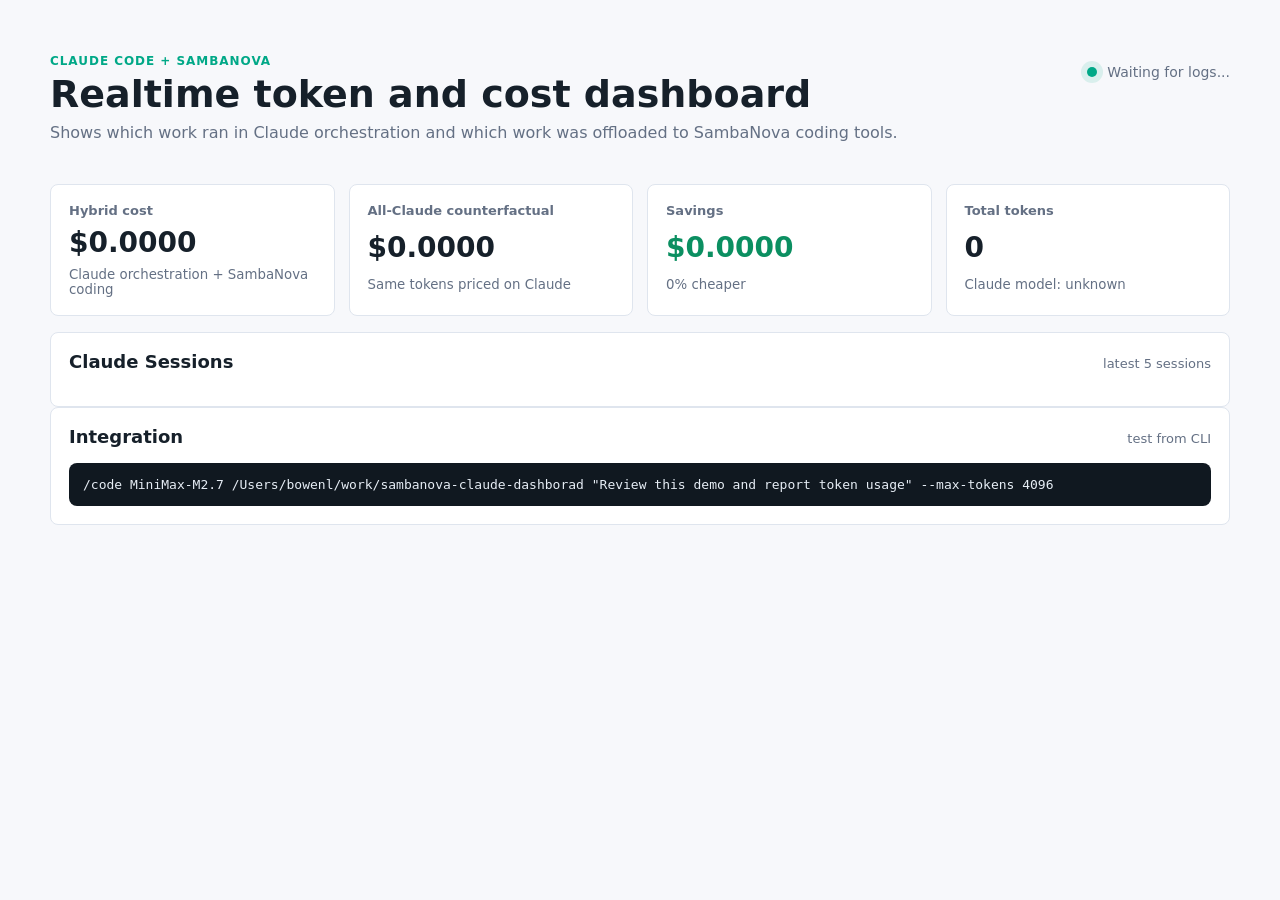
==== templates/index.html @ 53b44b6f "Initial commit: SambaNova Cost Lens dashboard Flask dashboard comparing Claude Code orchestration co" ====
<!doctype html>
<html lang="en">
  <head>
    <meta charset="utf-8">
    <meta name="viewport" content="width=device-width, initial-scale=1">
    <title>SambaNova Cost Lens</title>
    <link rel="stylesheet" href="/static/styles.css">
  </head>
  <body>
    <main class="shell">
      <section class="hero">
        <div>
          <p class="eyebrow">Claude Code + SambaNova</p>
          <h1>Realtime token and cost dashboard</h1>
          <p class="subtle">Shows which work ran in Claude orchestration and which work was offloaded to SambaNova coding tools.</p>
        </div>
        <div class="status">
          <span class="pulse"></span>
          <span id="updated">Waiting for logs...</span>
        </div>
      </section>

      <section class="scoreboard">
        <article>
          <span>Hybrid cost</span>
          <strong id="hybridCost">$0.0000</strong>
          <small>Claude orchestration + SambaNova coding</small>
        </article>
        <article>
          <span>All-Claude counterfactual</span>
          <strong id="allClaudeCost">$0.0000</strong>
          <small>Same tokens priced on Claude</small>
        </article>
        <article class="win">
          <span>Savings</span>
          <strong id="savings">$0.0000</strong>
          <small id="savingsPct">0% cheaper</small>
        </article>
        <article>
          <span>Total tokens</span>
          <strong id="totalTokens">0</strong>
          <small id="modelLabel">Claude model: unknown</small>
        </article>
      </section>

      <section class="panel">
        <div class="panel-head">
          <h2>Claude Sessions</h2>
          <span id="sessionCount">latest 5 sessions</span>
        </div>
        <div id="sessions" class="sessions"></div>
      </section>

      <section class="panel">
        <div class="panel-head">
          <h2>Integration</h2>
          <span>test from CLI</span>
        </div>
        <pre><code>/code MiniMax-M2.7 /Users/bowenl/work/sambanova-claude-dashborad "Review this demo and report token usage" --max-tokens 4096</code></pre>
      </section>
    </main>
    <script src="/static/app.js"></script>
  </body>
</html>
---- static/styles.css ----
:root {
  --bg: #f7f8fb;
  --panel: #ffffff;
  --ink: #16202a;
  --muted: #647084;
  --line: #dfe5ee;
  --claude: #4568dc;
  --samba: #00a887;
  --win: #0b8f61;
  --counter: #9a4fd6;
}

* { box-sizing: border-box; }

body {
  margin: 0;
  background: var(--bg);
  color: var(--ink);
  font-family: Inter, ui-sans-serif, system-ui, -apple-system, BlinkMacSystemFont, "Segoe UI", sans-serif;
}

.shell {
  width: min(1180px, calc(100vw - 32px));
  margin: 0 auto;
  padding: 32px 0;
}

.hero {
  display: flex;
  justify-content: space-between;
  align-items: flex-start;
  gap: 24px;
  padding: 22px 0 26px;
}

.eyebrow {
  margin: 0 0 6px;
  color: var(--samba);
  font-weight: 800;
  text-transform: uppercase;
  letter-spacing: .08em;
  font-size: 12px;
}

h1, h2, p { margin-top: 0; }
h1 { margin-bottom: 8px; font-size: 38px; line-height: 1.08; }
h2 { margin-bottom: 0; font-size: 18px; }
.subtle, small { color: var(--muted); }

.status {
  display: flex;
  align-items: center;
  gap: 10px;
  color: var(--muted);
  font-size: 14px;
  white-space: nowrap;
  padding-top: 10px;
}

.pulse {
  width: 10px;
  height: 10px;
  border-radius: 50%;
  background: var(--samba);
  box-shadow: 0 0 0 6px rgba(0, 168, 135, .12);
}

.scoreboard {
  display: grid;
  grid-template-columns: repeat(4, minmax(0, 1fr));
  gap: 14px;
  margin-bottom: 16px;
}

.scoreboard article, .panel {
  background: var(--panel);
  border: 1px solid var(--line);
  border-radius: 8px;
}

.scoreboard article {
  padding: 18px;
  display: grid;
  gap: 8px;
}

.scoreboard span {
  color: var(--muted);
  font-size: 13px;
  font-weight: 700;
}

.scoreboard strong {
  font-size: 28px;
  letter-spacing: 0;
}

.scoreboard .win strong { color: var(--win); }

.panel { padding: 18px; }

.panel-head {
  display: flex;
  align-items: baseline;
  justify-content: space-between;
  gap: 16px;
  margin-bottom: 16px;
}

.panel-head span {
  color: var(--muted);
  font-size: 13px;
}

.list, .sessions {
  display: grid;
  gap: 10px;
}

.row, .session {
  border: 1px solid var(--line);
  border-radius: 8px;
  padding: 12px;
  background: #fcfdff;
}

.row, .session-top, .session-meta, .event {
  display: flex;
  align-items: center;
  justify-content: space-between;
  gap: 12px;
}

.row strong, .session strong {
  display: block;
  font-size: 14px;
  overflow-wrap: anywhere;
}

.mini {
  display: inline-block;
  margin-left: 6px;
  padding: 2px 7px;
  border-radius: 999px;
  font-size: 11px;
  color: #076653;
  background: rgba(0, 168, 135, .12);
}

.right { text-align: right; }
.right b { display: block; }

.session-cost-grid {
  display: grid;
  grid-template-columns: repeat(3, minmax(0, 1fr));
  gap: 10px;
  margin: 12px 0;
}

.session-cost-grid div {
  border: 1px solid var(--line);
  border-radius: 8px;
  padding: 10px;
  background: #fff;
}

.session-cost-grid span,
.session-cost-grid small {
  display: block;
  color: var(--muted);
  font-size: 12px;
}

.session-cost-grid strong {
  display: block;
  margin: 4px 0 2px;
  font-size: 18px;
}

.session-meta {
  justify-content: flex-start;
  flex-wrap: wrap;
  margin: 12px 0;
  color: var(--muted);
  font-size: 13px;
}

.session-meta span {
  border: 1px solid var(--line);
  border-radius: 999px;
  padding: 4px 9px;
}

.events {
  display: grid;
  gap: 6px;
}

.runs-grid {
  display: grid;
  grid-template-columns: 1fr 1fr;
  gap: 16px;
  margin-top: 12px;
}

.runs-col h3 {
  margin: 0 0 8px;
  font-size: 13px;
  font-weight: 700;
  color: var(--muted);
  text-transform: uppercase;
  letter-spacing: .05em;
}

.runs-col .events {
  display: grid;
  gap: 6px;
}

.event {
  justify-content: flex-start;
  color: var(--muted);
  font-size: 13px;
}

.event b { margin-left: auto; color: var(--ink); }

.pill {
  padding: 3px 8px;
  border-radius: 999px;
  color: #fff;
  background: var(--claude);
  font-size: 12px;
  min-width: 70px;
  text-align: center;
}

.samba-pill { background: var(--samba); }

.empty {
  color: var(--muted);
  font-size: 14px;
}

pre {
  margin: 0;
  overflow-x: auto;
  background: #101820;
  color: #e6edf5;
  border-radius: 8px;
  padding: 14px;
}

@media (max-width: 860px) {
  .hero, .session-top { flex-direction: column; }
  .scoreboard { grid-template-columns: 1fr; }
  .session-cost-grid {
    grid-template-columns: 1fr;
  }
  .runs-grid {
    grid-template-columns: 1fr;
  }
  h1 { font-size: 30px; }
  .right { text-align: left; }
}
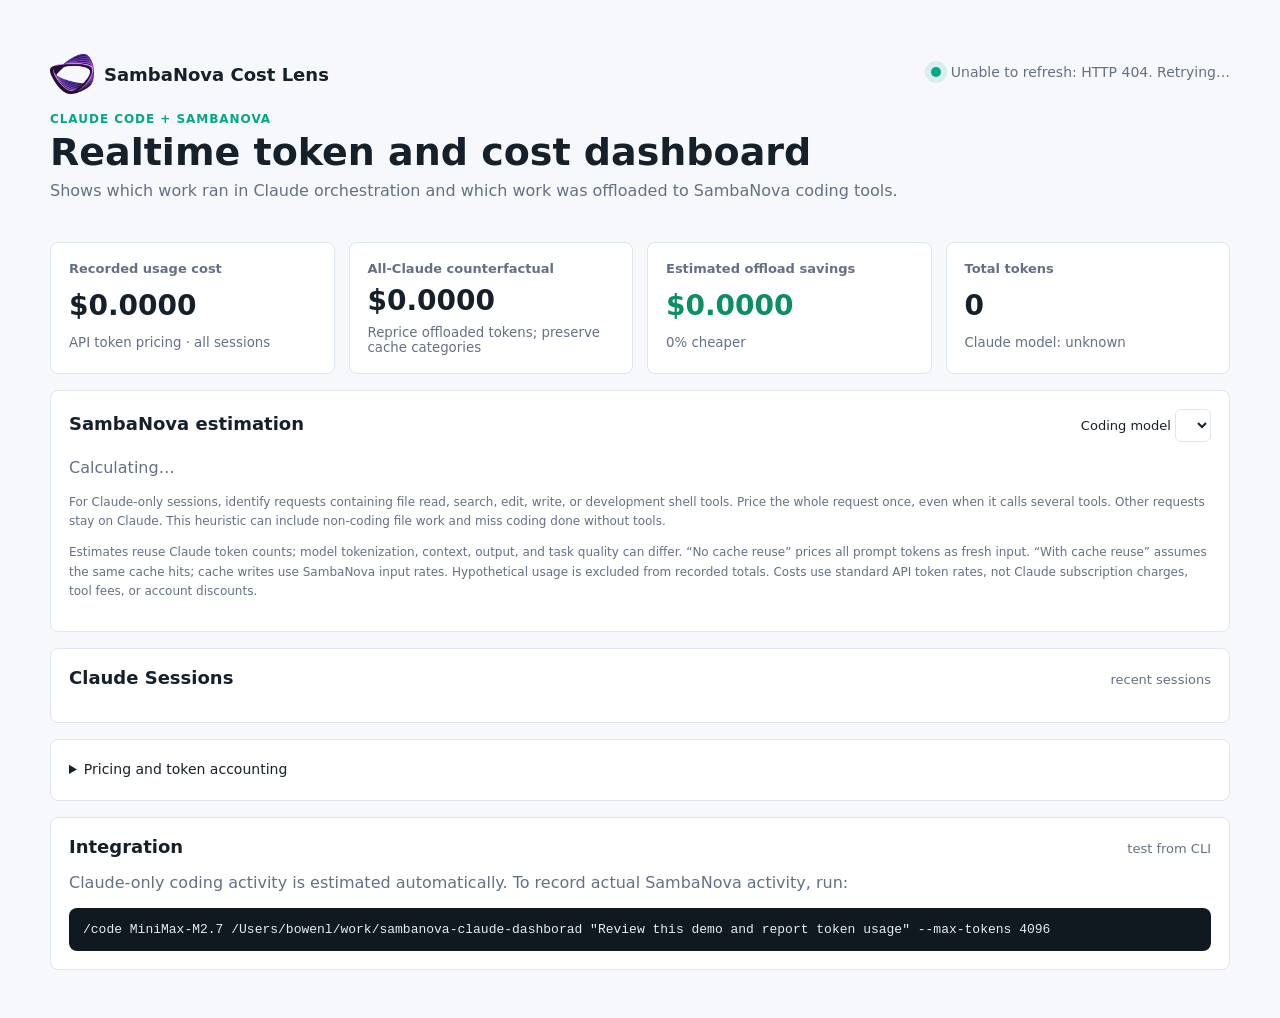
==== commit 6f811945: "Add detailed activity and Claude/SambaNova cost comparisons" ====
--- a/templates/index.html
+++ b/templates/index.html
@@ -4,12 +4,14 @@
     <meta charset="utf-8">
     <meta name="viewport" content="width=device-width, initial-scale=1">
     <title>SambaNova Cost Lens</title>
+    <link rel="icon" type="image/png" href="/static/sambanova-icon.png">
     <link rel="stylesheet" href="/static/styles.css">
   </head>
   <body>
     <main class="shell">
       <section class="hero">
         <div>
+          <div class="app-brand"><img src="/static/sambanova-icon.png" alt="SambaNova" width="44" height="40"><span>SambaNova Cost Lens</span></div>
           <p class="eyebrow">Claude Code + SambaNova</p>
           <h1>Realtime token and cost dashboard</h1>
           <p class="subtle">Shows which work ran in Claude orchestration and which work was offloaded to SambaNova coding tools.</p>
@@ -22,17 +24,17 @@
 
       <section class="scoreboard">
         <article>
-          <span>Hybrid cost</span>
+          <span>Recorded usage cost</span>
           <strong id="hybridCost">$0.0000</strong>
-          <small>Claude orchestration + SambaNova coding</small>
+          <small>API token pricing · all sessions</small>
         </article>
         <article>
           <span>All-Claude counterfactual</span>
           <strong id="allClaudeCost">$0.0000</strong>
-          <small>Same tokens priced on Claude</small>
+          <small>Reprice offloaded tokens; preserve cache categories</small>
         </article>
         <article class="win">
-          <span>Savings</span>
+          <span>Estimated offload savings</span>
           <strong id="savings">$0.0000</strong>
           <small id="savingsPct">0% cheaper</small>
         </article>
@@ -43,19 +45,35 @@
         </article>
       </section>
 
+      <section class="panel estimate-panel">
+        <div class="panel-head"><h2>SambaNova estimation</h2><label for="estimateModel">Coding model <select id="estimateModel" aria-label="SambaNova estimation model"></select></label></div>
+        <p id="estimateSummary" class="subtle">Calculating…</p>
+        <p class="method-note">For Claude-only sessions, identify requests containing file read, search, edit, write, or development shell tools. Price the whole request once, even when it calls several tools. Other requests stay on Claude. This heuristic can include non-coding file work and miss coding done without tools.</p>
+        <p class="method-note">Estimates reuse Claude token counts; model tokenization, context, output, and task quality can differ. “No cache reuse” prices all prompt tokens as fresh input. “With cache reuse” assumes the same cache hits; cache writes use SambaNova input rates. Hypothetical usage is excluded from recorded totals. Costs use standard API token rates, not Claude subscription charges, tool fees, or account discounts.</p>
+      </section>
+
       <section class="panel">
         <div class="panel-head">
           <h2>Claude Sessions</h2>
-          <span id="sessionCount">latest 5 sessions</span>
+          <span id="sessionCount">recent sessions</span>
         </div>
         <div id="sessions" class="sessions"></div>
       </section>
 
       <section class="panel">
+        <details><summary>Pricing and token accounting</summary>
+          <p id="pricingDate" class="subtle"></p>
+          <p><a href="https://cloud.sambanova.ai/plans/pricing" target="_blank" rel="noreferrer">SambaNova pricing</a> · <a href="https://platform.claude.com/docs/en/about-claude/pricing" target="_blank" rel="noreferrer">Claude pricing</a></p>
+          <p class="method-note">Input means fresh input; cache reads and writes are separate and included in total tokens. Output includes reasoning reported by the local SambaNova tracker. Per-step costs cover all tools in that request. Models absent from this table are marked “Fallback rate”.</p>
+          <div class="table-scroll"><table><thead><tr><th>Model</th><th>Input</th><th>Output</th><th>Cache read</th><th>Write 5m</th><th>Write 1h</th></tr></thead><tbody id="rateRows"></tbody></table></div>
+        </details>
+      </section>
+      <section class="panel">
         <div class="panel-head">
           <h2>Integration</h2>
           <span>test from CLI</span>
         </div>
+        <p class="subtle">Claude-only coding activity is estimated automatically. To record actual SambaNova activity, run:</p>
         <pre><code>/code MiniMax-M2.7 /Users/bowenl/work/sambanova-claude-dashborad "Review this demo and report token usage" --max-tokens 4096</code></pre>
       </section>
     </main>
--- a/static/styles.css
+++ b/static/styles.css
@@ -263,3 +263,57 @@
   h1 { font-size: 30px; }
   .right { text-align: left; }
 }
+
+.panel { margin-bottom: 16px; }
+.runs-grid { grid-template-columns: repeat(2, minmax(0, 1fr)); }
+.runs-col { min-width: 0; }
+.activity-list { max-height: 440px; overflow-y: auto; overscroll-behavior: contain; }
+.activity-step { padding: 12px 4px; border-bottom: 1px solid var(--line); }
+.step-head { display: flex; flex-wrap: wrap; align-items: center; gap: 8px; margin-bottom: 6px; font-size: 12px; }
+.step-head > span:nth-child(2) { color: var(--muted); flex: 1; }
+.step-head > b { white-space: nowrap; }
+.activity-step small { font-size: 11px; line-height: 1.6; display: block; }
+.tool-list { padding: 0; margin: 8px 0; list-style: none; }
+.tool-list li { display: grid; grid-template-columns: auto 1fr; gap: 4px 8px; margin-bottom: 5px; font-size: 12px; }
+.tool-list span { overflow-wrap: anywhere; }
+.tool-list small { grid-column: 2; }
+.step-note { font-size: 12px; color: var(--muted); margin: 8px 0; }
+.run-detail { background: #fff; border: 1px solid var(--line); border-radius: 8px; padding: 10px; margin-bottom: 8px; }
+summary { cursor: pointer; font-size: 14px; line-height: 1.7; }
+.run-detail summary small { display: block; }
+.run-detail summary strong { display: inline; margin-left: 6px; }
+.estimate-box { padding: 14px; border: 1px solid #d9caee; border-radius: 8px; background: #faf7ff; margin: 14px 0; font-size: 13px; }
+.estimate-box p { margin: 8px 0; color: var(--muted); }
+.estimate-tag { display: inline-block; margin-left: 10px; color: #7132a0; font-size: 11px; }
+.estimate-values { display: flex; flex-wrap: wrap; gap: 14px 24px; margin: 12px 0; }
+.estimate-values span { color: var(--muted); font-size: 12px; }
+.estimate-values b { display: block; color: var(--ink); font-size: 18px; margin-top: 4px; }
+.estimate-pill { background: #8655af; }
+.method-note { color: var(--muted); font-size: 12px; line-height: 1.6; }
+select { padding: 7px; border: 1px solid var(--line); border-radius: 6px; background: #fff; color: var(--ink); max-width: 100%; }
+label { font-size: 13px; }
+.table-scroll { overflow-x: auto; }
+table { width: 100%; border-collapse: collapse; font-size: 12px; }
+th, td { text-align: left; padding: 9px; border-bottom: 1px solid var(--line); white-space: nowrap; }
+@media (max-width: 860px) {
+  .runs-grid { grid-template-columns: 1fr; }
+  .panel-head { flex-wrap: wrap; }
+  .activity-list { max-height: 340px; }
+}
+
+.app-brand { display: flex; align-items: center; gap: 10px; font-size: 18px; font-weight: 750; margin-bottom: 18px; }
+.app-brand img { object-fit: contain; }
+.session-cost-grid { grid-template-columns: repeat(4, minmax(0, 1fr)); }
+.session-cost-grid .provider-label { display: flex; align-items: center; gap: 6px; }
+.provider-label img { object-fit: contain; flex-shrink: 0; }
+.session-cost-grid .all-claude-card { background: #f7f3fc; border-color: #d9caee; }
+.cost-comparison { padding: 14px; border: 1px solid var(--line); border-radius: 8px; margin: 12px 0; }
+.cost-comparison.saving { background: #f0faf5; border-color: #b7dfc9; }
+.cost-comparison.saving > strong { color: #076443; }
+.cost-comparison.extra-cost { background: #fff7ee; border-color: #edcda7; }
+.cost-comparison.extra-cost > strong { color: #894400; }
+.cost-comparison.neutral { color: var(--muted); font-size: 12px; }
+.cost-comparison p { font-size: 13px; margin: 6px 0; }
+.cost-comparison small { display: block; font-size: 11px; line-height: 1.5; }
+@media (max-width: 1000px) { .session-cost-grid { grid-template-columns: repeat(2, minmax(0, 1fr)); } }
+@media (max-width: 560px) { .session-cost-grid { grid-template-columns: 1fr; } }
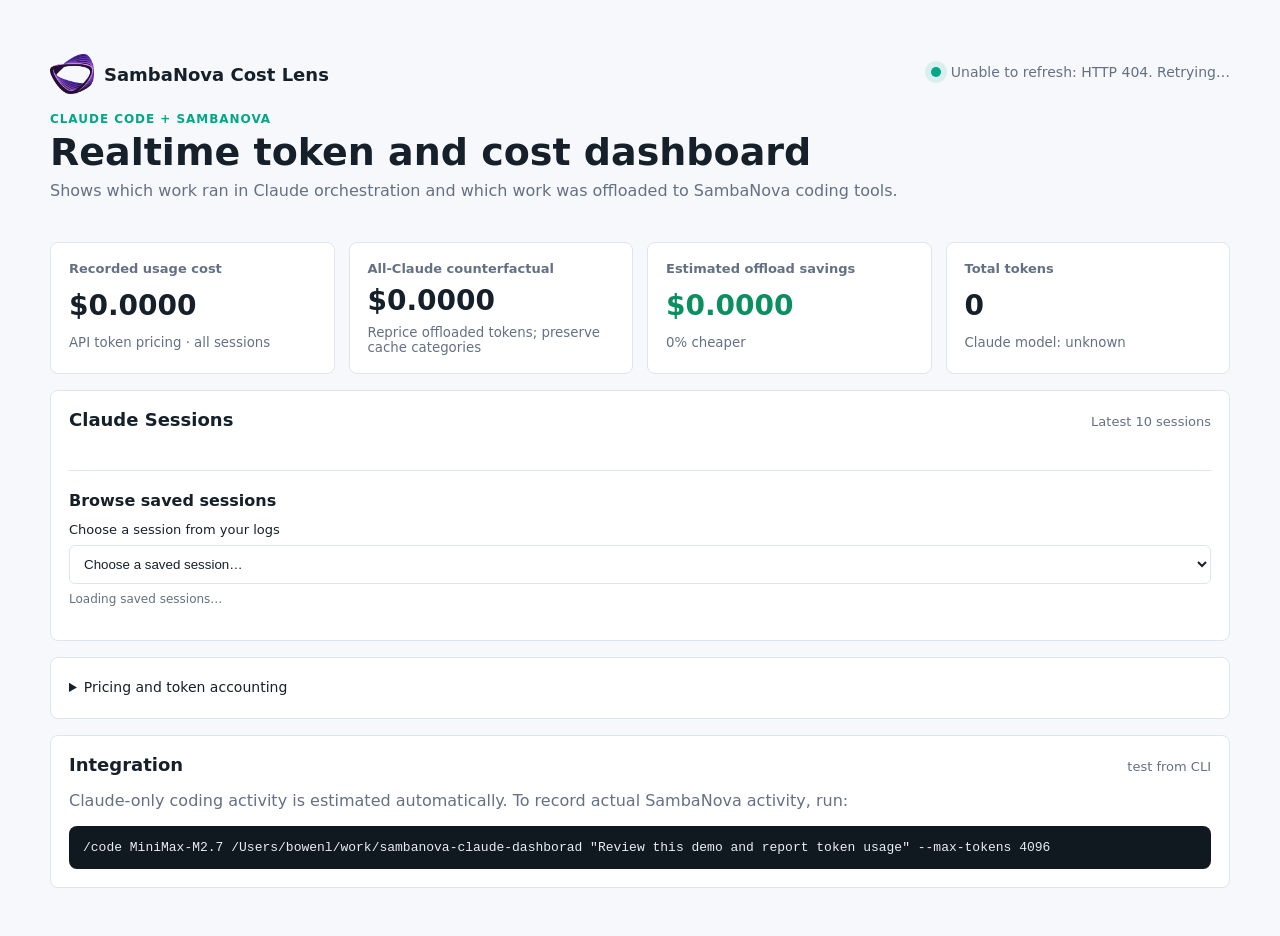
==== commit 3b837316: "Add session browsing and per-request SambaNova activity" ====
--- a/templates/index.html
+++ b/templates/index.html
@@ -45,19 +45,19 @@
         </article>
       </section>
 
-      <section class="panel estimate-panel">
-        <div class="panel-head"><h2>SambaNova estimation</h2><label for="estimateModel">Coding model <select id="estimateModel" aria-label="SambaNova estimation model"></select></label></div>
-        <p id="estimateSummary" class="subtle">Calculating…</p>
-        <p class="method-note">For Claude-only sessions, identify requests containing file read, search, edit, write, or development shell tools. Price the whole request once, even when it calls several tools. Other requests stay on Claude. This heuristic can include non-coding file work and miss coding done without tools.</p>
-        <p class="method-note">Estimates reuse Claude token counts; model tokenization, context, output, and task quality can differ. “No cache reuse” prices all prompt tokens as fresh input. “With cache reuse” assumes the same cache hits; cache writes use SambaNova input rates. Hypothetical usage is excluded from recorded totals. Costs use standard API token rates, not Claude subscription charges, tool fees, or account discounts.</p>
-      </section>
-
       <section class="panel">
         <div class="panel-head">
           <h2>Claude Sessions</h2>
-          <span id="sessionCount">recent sessions</span>
+          <span id="sessionCount">Latest 10 sessions</span>
         </div>
         <div id="sessions" class="sessions"></div>
+        <div class="session-browser">
+          <h3>Browse saved sessions</h3>
+          <label for="sessionPicker">Choose a session from your logs</label>
+          <select id="sessionPicker"><option value="">Choose a saved session…</option></select>
+          <p id="sessionPickerStatus" class="subtle" role="status">Loading saved sessions…</p>
+          <div id="selectedSession" class="sessions"></div>
+        </div>
       </section>
 
       <section class="panel">
--- a/static/styles.css
+++ b/static/styles.css
@@ -278,10 +278,7 @@
 .tool-list span { overflow-wrap: anywhere; }
 .tool-list small { grid-column: 2; }
 .step-note { font-size: 12px; color: var(--muted); margin: 8px 0; }
-.run-detail { background: #fff; border: 1px solid var(--line); border-radius: 8px; padding: 10px; margin-bottom: 8px; }
 summary { cursor: pointer; font-size: 14px; line-height: 1.7; }
-.run-detail summary small { display: block; }
-.run-detail summary strong { display: inline; margin-left: 6px; }
 .estimate-box { padding: 14px; border: 1px solid #d9caee; border-radius: 8px; background: #faf7ff; margin: 14px 0; font-size: 13px; }
 .estimate-box p { margin: 8px 0; color: var(--muted); }
 .estimate-tag { display: inline-block; margin-left: 10px; color: #7132a0; font-size: 11px; }
@@ -317,3 +314,12 @@
 .cost-comparison small { display: block; font-size: 11px; line-height: 1.5; }
 @media (max-width: 1000px) { .session-cost-grid { grid-template-columns: repeat(2, minmax(0, 1fr)); } }
 @media (max-width: 560px) { .session-cost-grid { grid-template-columns: 1fr; } }
+
+.session-browser { margin-top: 24px; border-top: 1px solid var(--line); padding-top: 20px; }
+.session-browser h3 { margin: 0 0 12px; font-size: 16px; }
+.session-browser label { display: block; margin-bottom: 8px; }
+.session-browser select { width: 100%; padding: 10px; }
+.session-browser > p { margin: 8px 0 16px; font-size: 12px; }
+.provider-label { flex-wrap: wrap; }
+
+.unavailable-run { padding: 12px; border: 1px dashed var(--line); border-radius: 8px; margin: 8px 0; }
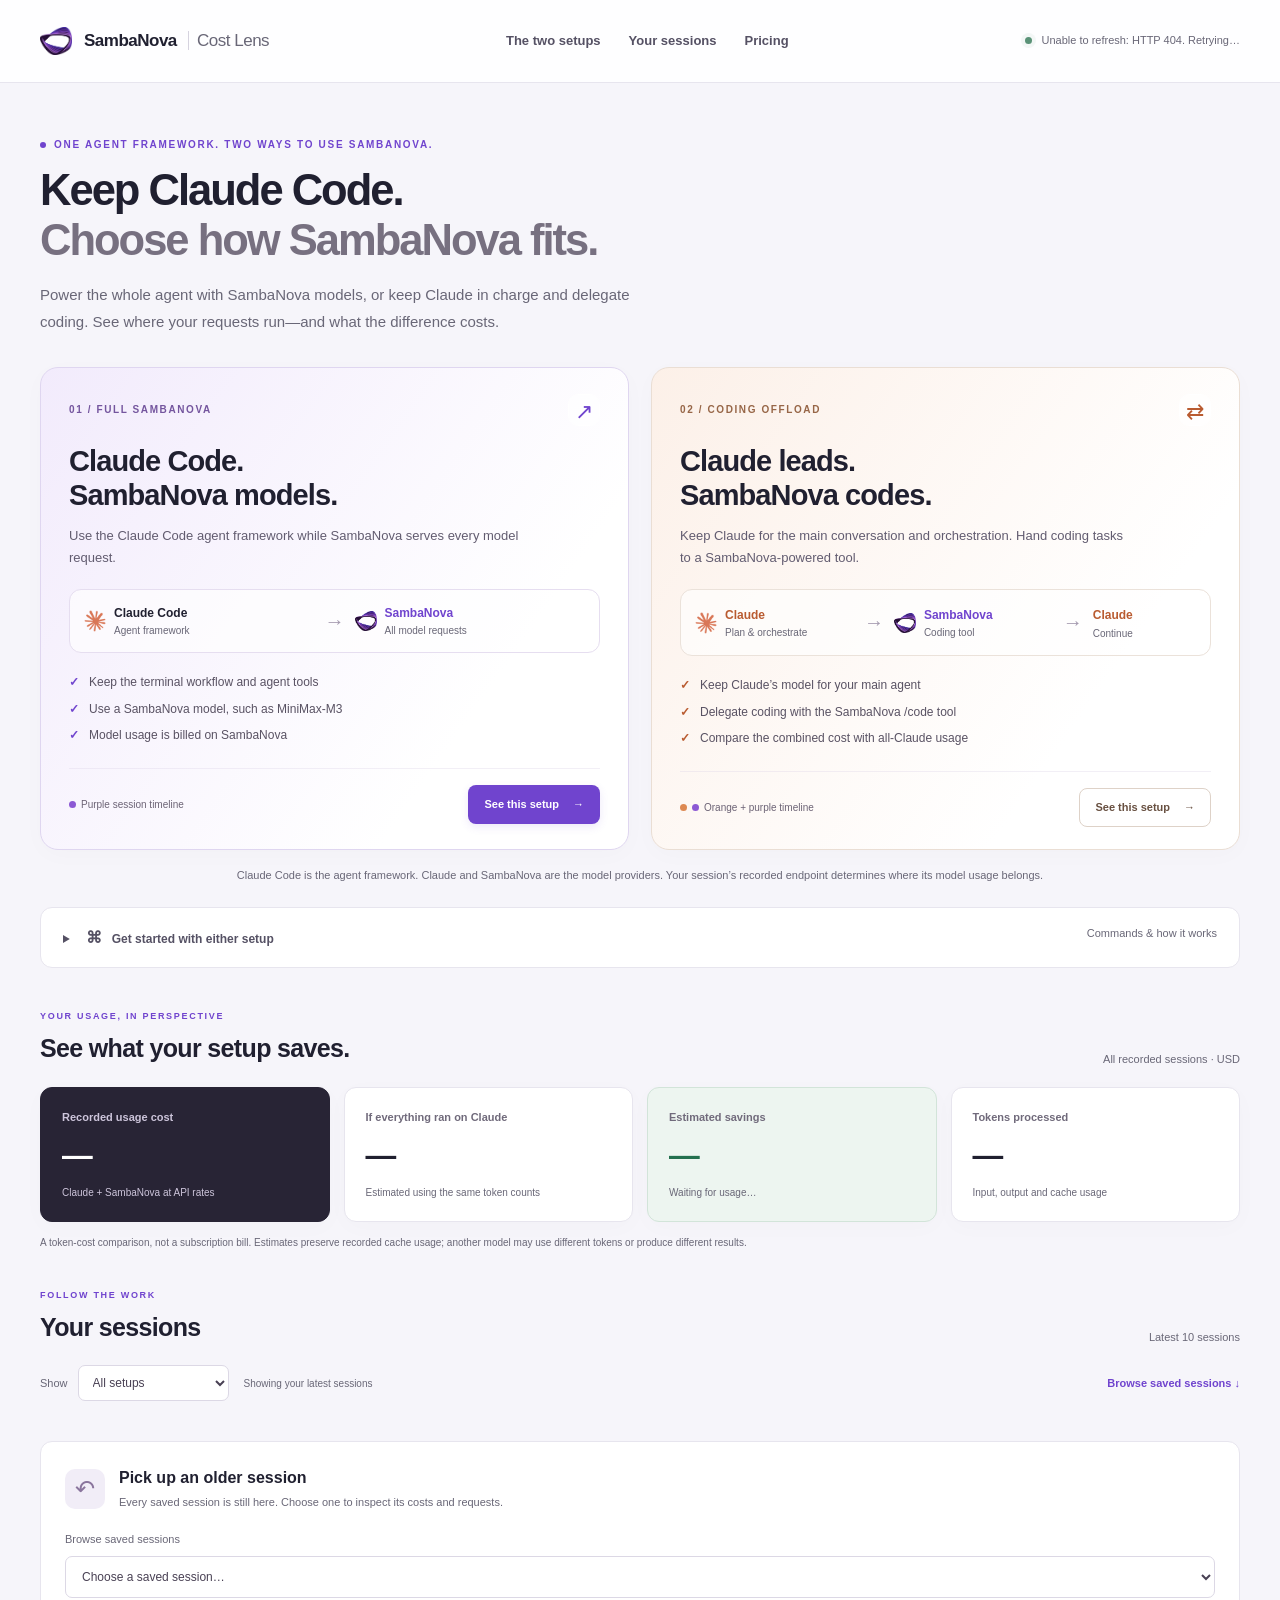
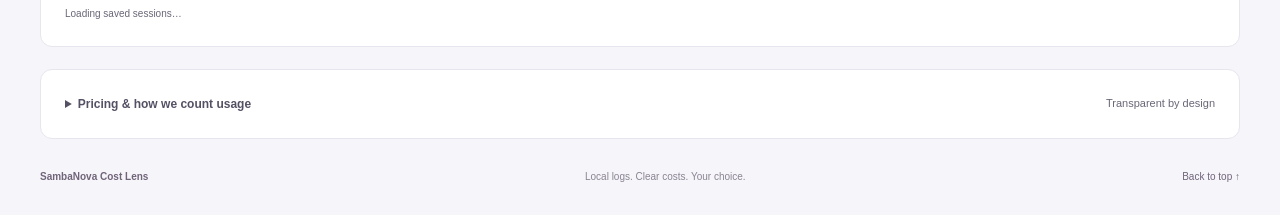
==== commit 3245dee9: "Redesign dashboard around SambaNova integration options" ====
--- a/templates/index.html
+++ b/templates/index.html
@@ -1,82 +1,98 @@
 <!doctype html>
 <html lang="en">
-  <head>
-    <meta charset="utf-8">
-    <meta name="viewport" content="width=device-width, initial-scale=1">
-    <title>SambaNova Cost Lens</title>
-    <link rel="icon" type="image/png" href="/static/sambanova-icon.png">
-    <link rel="stylesheet" href="/static/styles.css">
-  </head>
-  <body>
-    <main class="shell">
-      <section class="hero">
-        <div>
-          <div class="app-brand"><img src="/static/sambanova-icon.png" alt="SambaNova" width="44" height="40"><span>SambaNova Cost Lens</span></div>
-          <p class="eyebrow">Claude Code + SambaNova</p>
-          <h1>Realtime token and cost dashboard</h1>
-          <p class="subtle">Shows which work ran in Claude orchestration and which work was offloaded to SambaNova coding tools.</p>
+<head>
+  <meta charset="utf-8">
+  <meta name="viewport" content="width=device-width, initial-scale=1">
+  <meta name="theme-color" content="#f6f5fa">
+  <title>SambaNova Cost Lens</title>
+  <link rel="icon" type="image/png" href="/static/sambanova-icon.png">
+  <link rel="stylesheet" href="/static/styles.css">
+</head>
+<body>
+  <a class="skip-link" href="#sessionsSection">Skip to sessions</a>
+  <header class="topbar"><div class="nav-inner">
+    <a class="app-brand" href="#"><img src="/static/sambanova-icon.png" alt="" width="32" height="32"><span>SambaNova <b>Cost Lens</b></span></a>
+    <nav aria-label="Main navigation"><a href="#options">The two setups</a><a href="#sessionsSection">Your sessions</a><a href="#pricing">Pricing</a></nav>
+    <div class="status"><span class="pulse" aria-hidden="true"></span><span id="updated" role="status">Connecting to local logs…</span></div>
+  </div></header>
+  <main class="shell">
+    <section class="hero">
+      <div><p class="eyebrow"><span></span>One agent framework. Two ways to use SambaNova.</p>
+        <h1>Keep Claude Code.<br><span>Choose how SambaNova fits.</span></h1>
+        <p class="hero-copy">Power the whole agent with SambaNova models, or keep Claude in charge and delegate coding. See where your requests run—and what the difference costs.</p>
+      </div>
+    </section>
+
+    <section id="options" class="options-grid" aria-label="Two ways to use SambaNova">
+      <article class="option-card direct-option">
+        <div class="option-top"><span class="option-number">01 / FULL SAMBANOVA</span><span class="option-symbol" aria-hidden="true">↗</span></div>
+        <h2>Claude Code.<br>SambaNova models.</h2>
+        <p>Use the Claude Code agent framework while SambaNova serves every model request.</p>
+        <div class="workflow" aria-label="Claude Code agent framework sends all model requests to SambaNova">
+          <div class="flow-node framework-node"><img src="/static/claude-icon.png" alt="" width="22" height="22"><b>Claude Code</b><small>Agent framework</small></div>
+          <span class="flow-arrow" aria-hidden="true">→</span>
+          <div class="flow-node samba-node"><img src="/static/sambanova-icon.png" alt="" width="22" height="22"><b>SambaNova</b><small>All model requests</small></div>
         </div>
-        <div class="status">
-          <span class="pulse"></span>
-          <span id="updated">Waiting for logs...</span>
+        <ul class="option-benefits"><li>Keep the terminal workflow and agent tools</li><li>Use a SambaNova model, such as MiniMax-M3</li><li>Model usage is billed on SambaNova</li></ul>
+        <div class="option-bottom"><span><i class="legend-dot purple"></i>Purple session timeline</span><button id="directSetup" class="button primary" type="button" aria-controls="setupGuide">See this setup <span aria-hidden="true">→</span></button></div>
+      </article>
+      <article class="option-card hybrid-option">
+        <div class="option-top"><span class="option-number">02 / CODING OFFLOAD</span><span class="option-symbol" aria-hidden="true">⇄</span></div>
+        <h2>Claude leads.<br>SambaNova codes.</h2>
+        <p>Keep Claude for the main conversation and orchestration. Hand coding tasks to a SambaNova-powered tool.</p>
+        <div class="workflow hybrid-flow" aria-label="Claude plans, SambaNova coding tool works, Claude continues">
+          <div class="flow-node claude-node"><img src="/static/claude-icon.png" alt="" width="22" height="22"><b>Claude</b><small>Plan & orchestrate</small></div><span class="flow-arrow" aria-hidden="true">→</span>
+          <div class="flow-node samba-node"><img src="/static/sambanova-icon.png" alt="" width="22" height="22"><b>SambaNova</b><small>Coding tool</small></div><span class="flow-arrow" aria-hidden="true">→</span>
+          <div class="flow-node claude-node"><b>Claude</b><small>Continue</small></div>
         </div>
-      </section>
+        <ul class="option-benefits"><li>Keep Claude’s model for your main agent</li><li>Delegate coding with the SambaNova /code tool</li><li>Compare the combined cost with all-Claude usage</li></ul>
+        <div class="option-bottom"><span><i class="legend-dot orange"></i><i class="legend-dot purple"></i>Orange + purple timeline</span><button id="hybridSetup" class="button secondary" type="button" aria-controls="setupGuide">See this setup <span aria-hidden="true">→</span></button></div>
+      </article>
+    </section>
+    <p class="options-caption">Claude Code is the agent framework. Claude and SambaNova are the model providers. Your session’s recorded endpoint determines where its model usage belongs.</p>
 
-      <section class="scoreboard">
-        <article>
-          <span>Recorded usage cost</span>
-          <strong id="hybridCost">$0.0000</strong>
-          <small>API token pricing · all sessions</small>
-        </article>
-        <article>
-          <span>All-Claude counterfactual</span>
-          <strong id="allClaudeCost">$0.0000</strong>
-          <small>Reprice offloaded tokens; preserve cache categories</small>
-        </article>
-        <article class="win">
-          <span>Estimated offload savings</span>
-          <strong id="savings">$0.0000</strong>
-          <small id="savingsPct">0% cheaper</small>
-        </article>
-        <article>
-          <span>Total tokens</span>
-          <strong id="totalTokens">0</strong>
-          <small id="modelLabel">Claude model: unknown</small>
-        </article>
-      </section>
+    <details id="setupGuide" class="setup-guide">
+      <summary><span class="setup-summary-icon" aria-hidden="true">⌘</span>Get started with either setup<span class="summary-hint">Commands & how it works</span></summary>
+      <div class="setup-content">
+        <div class="segmented" aria-label="Choose a setup"><button id="guideDirect" type="button" aria-pressed="true">01 Full SambaNova</button><button id="guideHybrid" type="button" aria-pressed="false">02 Coding offload</button></div>
+        <div id="setupContent"></div>
+      </div>
+    </details>
 
-      <section class="panel">
-        <div class="panel-head">
-          <h2>Claude Sessions</h2>
-          <span id="sessionCount">Latest 10 sessions</span>
-        </div>
-        <div id="sessions" class="sessions"></div>
-        <div class="session-browser">
-          <h3>Browse saved sessions</h3>
-          <label for="sessionPicker">Choose a session from your logs</label>
-          <select id="sessionPicker"><option value="">Choose a saved session…</option></select>
-          <p id="sessionPickerStatus" class="subtle" role="status">Loading saved sessions…</p>
-          <div id="selectedSession" class="sessions"></div>
-        </div>
-      </section>
+    <section class="overview" aria-labelledby="overviewTitle">
+      <div class="section-heading"><div><p class="eyebrow">YOUR USAGE, IN PERSPECTIVE</p><h2 id="overviewTitle">See what your setup saves.</h2></div><span class="scope-label">All recorded sessions · USD</span></div>
+      <div class="scoreboard">
+        <article class="actual-score"><span>Recorded usage cost</span><strong id="hybridCost">—</strong><small>Claude + SambaNova at API rates</small></article>
+        <article><span>If everything ran on Claude</span><strong id="allClaudeCost">—</strong><small>Estimated using the same token counts</small></article>
+        <article id="savingsCard" class="win"><span id="savingsLabel">Estimated savings</span><strong id="savings">—</strong><small id="savingsPct">Waiting for usage…</small></article>
+        <article><span>Tokens processed</span><strong id="totalTokens">—</strong><small id="modelLabel">Input, output and cache usage</small></article>
+      </div>
+      <p class="accounting-caption">A token-cost comparison, not a subscription bill. Estimates preserve recorded cache usage; another model may use different tokens or produce different results.</p>
+    </section>
 
-      <section class="panel">
-        <details><summary>Pricing and token accounting</summary>
-          <p id="pricingDate" class="subtle"></p>
-          <p><a href="https://cloud.sambanova.ai/plans/pricing" target="_blank" rel="noreferrer">SambaNova pricing</a> · <a href="https://platform.claude.com/docs/en/about-claude/pricing" target="_blank" rel="noreferrer">Claude pricing</a></p>
-          <p class="method-note">Input means fresh input; cache reads and writes are separate and included in total tokens. Output includes reasoning reported by the local SambaNova tracker. Per-step costs cover all tools in that request. Models absent from this table are marked “Fallback rate”.</p>
-          <div class="table-scroll"><table><thead><tr><th>Model</th><th>Input</th><th>Output</th><th>Cache read</th><th>Write 5m</th><th>Write 1h</th></tr></thead><tbody id="rateRows"></tbody></table></div>
-        </details>
-      </section>
-      <section class="panel">
-        <div class="panel-head">
-          <h2>Integration</h2>
-          <span>test from CLI</span>
-        </div>
-        <p class="subtle">Claude-only coding activity is estimated automatically. To record actual SambaNova activity, run:</p>
-        <pre><code>/code MiniMax-M2.7 /Users/bowenl/work/sambanova-claude-dashborad "Review this demo and report token usage" --max-tokens 4096</code></pre>
-      </section>
-    </main>
-    <script src="/static/app.js"></script>
-  </body>
+    <section id="sessionsSection" class="sessions-section" aria-labelledby="sessionsTitle">
+      <div class="section-heading"><div><p class="eyebrow">FOLLOW THE WORK</p><h2 id="sessionsTitle">Your sessions</h2></div><span class="scope-label" id="sessionCount">Latest 10 sessions</span></div>
+      <div class="session-toolbar"><div class="filter-group"><label for="sessionFilter">Show</label><select id="sessionFilter"><option value="all">All setups</option><option value="direct">Full SambaNova</option><option value="hybrid">Coding offload</option><option value="claude">Claude only</option><option value="mixed">Mixed providers</option></select></div><span id="filterStatus" role="status">Showing your latest sessions</span><a href="#sessionArchive" class="text-link">Browse saved sessions <span aria-hidden="true">↓</span></a></div>
+      <div id="sessions" class="sessions"></div>
+      <div id="sessionArchive" class="session-browser panel">
+        <div class="archive-heading"><span class="archive-icon" aria-hidden="true">↶</span><div><h3>Pick up an older session</h3><p>Every saved session is still here. Choose one to inspect its costs and requests.</p></div></div>
+        <label for="sessionPicker">Browse saved sessions</label>
+        <select id="sessionPicker"><option value="">Choose a saved session…</option></select>
+        <p id="sessionPickerStatus" class="subtle" role="status">Loading saved sessions…</p>
+        <div id="selectedSession" class="sessions"></div>
+      </div>
+    </section>
+
+    <section id="pricing" class="panel pricing-panel">
+      <details><summary>Pricing & how we count usage<span class="summary-hint">Transparent by design</span></summary>
+        <p id="pricingDate" class="subtle"></p>
+        <p><a href="https://cloud.sambanova.ai/plans/pricing" target="_blank" rel="noreferrer">SambaNova pricing ↗</a> · <a href="https://platform.claude.com/docs/en/about-claude/pricing" target="_blank" rel="noreferrer">Claude pricing ↗</a></p>
+        <p class="method-note">Fresh input, cache reads and cache writes are separate categories. Total tokens includes all of them plus output. Requests are counted once, even when they call several tools. Unknown model prices are labeled “Fallback rate”. Timelines show observed elapsed time, including tools and waiting—not decoding time.</p>
+        <div class="table-scroll"><table><thead><tr><th scope="col">Model</th><th scope="col">Input</th><th scope="col">Output</th><th scope="col">Cache read</th><th scope="col">Write 5m</th><th scope="col">Write 1h</th></tr></thead><tbody id="rateRows"></tbody></table></div>
+      </details>
+    </section>
+    <footer><span>SambaNova Cost Lens</span><span>Local logs. Clear costs. Your choice.</span><a href="#">Back to top ↑</a></footer>
+  </main>
+  <script src="/static/app.js"></script>
+</body>
 </html>
--- a/static/styles.css
+++ b/static/styles.css
@@ -1,325 +1,279 @@
 :root {
-  --bg: #f7f8fb;
-  --panel: #ffffff;
-  --ink: #16202a;
-  --muted: #647084;
-  --line: #dfe5ee;
-  --claude: #4568dc;
-  --samba: #00a887;
-  --win: #0b8f61;
-  --counter: #9a4fd6;
-}
-
+  --bg: #f6f5fa; --panel: #fff; --ink: #202030; --muted: #696777;
+  --line: #e7e5ee; --purple: #7044ce; --purple-light: #f1ebfc;
+  --samba: #7044ce; --claude: #b95b30; --orange-light: #fbede4;
+  --win: #24704f; --shadow: 0 5px 24px #26203905;
+}
 * { box-sizing: border-box; }
-
-body {
-  margin: 0;
-  background: var(--bg);
-  color: var(--ink);
-  font-family: Inter, ui-sans-serif, system-ui, -apple-system, BlinkMacSystemFont, "Segoe UI", sans-serif;
-}
-
-.shell {
-  width: min(1180px, calc(100vw - 32px));
-  margin: 0 auto;
-  padding: 32px 0;
-}
-
-.hero {
-  display: flex;
-  justify-content: space-between;
-  align-items: flex-start;
-  gap: 24px;
-  padding: 22px 0 26px;
-}
-
-.eyebrow {
-  margin: 0 0 6px;
-  color: var(--samba);
-  font-weight: 800;
-  text-transform: uppercase;
-  letter-spacing: .08em;
-  font-size: 12px;
-}
-
-h1, h2, p { margin-top: 0; }
-h1 { margin-bottom: 8px; font-size: 38px; line-height: 1.08; }
-h2 { margin-bottom: 0; font-size: 18px; }
-.subtle, small { color: var(--muted); }
-
-.status {
-  display: flex;
-  align-items: center;
-  gap: 10px;
-  color: var(--muted);
-  font-size: 14px;
-  white-space: nowrap;
-  padding-top: 10px;
-}
-
-.pulse {
-  width: 10px;
-  height: 10px;
-  border-radius: 50%;
-  background: var(--samba);
-  box-shadow: 0 0 0 6px rgba(0, 168, 135, .12);
-}
-
-.scoreboard {
-  display: grid;
-  grid-template-columns: repeat(4, minmax(0, 1fr));
-  gap: 14px;
-  margin-bottom: 16px;
-}
-
-.scoreboard article, .panel {
-  background: var(--panel);
-  border: 1px solid var(--line);
-  border-radius: 8px;
-}
-
-.scoreboard article {
-  padding: 18px;
-  display: grid;
-  gap: 8px;
-}
-
-.scoreboard span {
-  color: var(--muted);
-  font-size: 13px;
-  font-weight: 700;
-}
-
-.scoreboard strong {
-  font-size: 28px;
-  letter-spacing: 0;
-}
-
-.scoreboard .win strong { color: var(--win); }
-
-.panel { padding: 18px; }
-
-.panel-head {
-  display: flex;
-  align-items: baseline;
-  justify-content: space-between;
-  gap: 16px;
-  margin-bottom: 16px;
-}
-
-.panel-head span {
-  color: var(--muted);
-  font-size: 13px;
-}
-
-.list, .sessions {
-  display: grid;
-  gap: 10px;
-}
-
-.row, .session {
-  border: 1px solid var(--line);
-  border-radius: 8px;
-  padding: 12px;
-  background: #fcfdff;
-}
-
-.row, .session-top, .session-meta, .event {
-  display: flex;
-  align-items: center;
-  justify-content: space-between;
-  gap: 12px;
-}
-
-.row strong, .session strong {
-  display: block;
-  font-size: 14px;
-  overflow-wrap: anywhere;
-}
-
-.mini {
-  display: inline-block;
-  margin-left: 6px;
-  padding: 2px 7px;
-  border-radius: 999px;
-  font-size: 11px;
-  color: #076653;
-  background: rgba(0, 168, 135, .12);
-}
-
+html { scroll-behavior: smooth; scroll-padding-top: 90px; }
+body { margin: 0; background: var(--bg); color: var(--ink); font-family: -apple-system, BlinkMacSystemFont, "Segoe UI", sans-serif; font-size: 14px; line-height: 1.55; -webkit-font-smoothing: antialiased; }
+a { color: var(--purple); text-underline-offset: 4px; }
+button, select { font: inherit; }
+button, summary, select { cursor: pointer; }
+button, a, select, summary { -webkit-tap-highlight-color: transparent; }
+:focus-visible { outline: 3px solid #9a78df; outline-offset: 4px; }
+button { transition: background .18s, transform .18s, box-shadow .18s; }
+button:active { transform: translateY(1px); }
+h1, h2, h3, p { margin-top: 0; }
+small, .subtle { color: var(--muted); }
+small { line-height: 1.5; }
+.skip-link { position: absolute; left: 16px; top: -80px; z-index: 20; background: #fff; padding: 12px; }
+.skip-link:focus { top: 10px; }
+.topbar { background: #ffffffed; border-bottom: 1px solid var(--line); }
+.nav-inner { width: min(1320px, calc(100% - 80px)); min-height: 82px; margin: auto; display: flex; align-items: center; justify-content: space-between; gap: 24px; }
+.app-brand { display: inline-flex; align-items: center; gap: 12px; font-size: 17px; color: var(--ink); text-decoration: none; white-space: nowrap; letter-spacing: -.5px; }
+.app-brand span { font-weight: 650; }
+.app-brand b { font-weight: 450; color: var(--muted); padding-left: 8px; margin-left: 7px; border-left: 1px solid #d6d3df; }
+.app-brand img, .provider-label img, .flow-node img { object-fit: contain; }
+nav { display: flex; gap: 28px; }
+nav a { color: #555164; text-decoration: none; font-size: 13px; font-weight: 550; }
+nav a:hover { color: var(--purple); }
+.status { display: flex; align-items: center; gap: 9px; font-size: 11px; color: var(--muted); }
+.pulse { width: 7px; height: 7px; background: #5a9277; border-radius: 50%; box-shadow: 0 0 0 4px #5a927711; flex-shrink: 0; }
+.shell { width: min(1240px, calc(100% - 80px)); margin: auto; }
+.hero { display: flex; align-items: flex-end; justify-content: space-between; gap: 32px; padding: 54px 0 32px; }
+.eyebrow { color: var(--purple); font-size: 10px; font-weight: 750; letter-spacing: 1.7px; text-transform: uppercase; margin: 0 0 12px; }
+.hero .eyebrow { display: flex; align-items: center; gap: 8px; }
+.hero .eyebrow span { height: 6px; width: 6px; border-radius: 50%; background: var(--purple); }
+h1 { font-size: clamp(34px, 3.4vw, 49px); font-weight: 650; letter-spacing: -2px; line-height: 1.16; margin: 0 0 17px; }
+h1 span { color: #777080; }
+.hero-copy { font-size: 15px; line-height: 1.75; color: var(--muted); max-width: 640px; margin-bottom: 0; }
+.text-link { font-weight: 650; font-size: 12px; text-decoration: none; }
+.text-link:hover { text-decoration: underline; }
+.options-grid { display: grid; grid-template-columns: 1fr 1fr; gap: 22px; }
+.option-card { border: 1px solid #dfd6f0; border-radius: 18px; padding: 26px 28px 22px; background: linear-gradient(125deg, #f2ebfc 0, #fff 73%); box-shadow: var(--shadow); }
+.hybrid-option { background: linear-gradient(125deg, #fcf0e8 0, #fff 73%); border-color: #eaded4; }
+.option-top { display: flex; justify-content: space-between; align-items: center; margin-bottom: 18px; }
+.option-number { color: #74559e; font-size: 10px; font-weight: 750; letter-spacing: 1.6px; }
+.hybrid-option .option-number { color: #976647; }
+.option-symbol { width: 32px; height: 32px; border-radius: 10px; background: #ffffff80; border: 1px solid #ffffff; display: grid; place-items: center; font-size: 22px; color: var(--purple); }
+.hybrid-option .option-symbol { color: var(--claude); }
+.option-card h2 { font-size: 29px; font-weight: 650; letter-spacing: -.9px; line-height: 1.18; margin: 0 0 13px; }
+.option-card > p { font-size: 13px; color: #625c70; line-height: 1.7; max-width: 455px; min-height: 45px; margin-bottom: 19px; }
+.workflow { display: flex; gap: 10px; align-items: center; border-radius: 12px; padding: 14px; border: 1px solid #e6def0; background: #ffffffa6; }
+.hybrid-flow { border-color: #ebe2da; }
+.flow-node { display: grid; grid-template-columns: 22px 1fr; align-items: center; column-gap: 8px; flex: 1; min-width: 0; }
+.flow-node img { grid-row: span 2; }
+.flow-node b { font-size: 12px; white-space: nowrap; }
+.flow-node small { font-size: 10px; white-space: nowrap; }
+.flow-arrow { color: #a49aaf; font-size: 20px; }
+.samba-node b { color: var(--purple); }
+.claude-node b { color: var(--claude); }
+.hybrid-flow .flow-node:last-child { display: block; flex: .65; }
+.hybrid-flow .flow-node:last-child small { display: block; }
+.option-benefits { list-style: none; padding: 0; margin: 20px 0 23px; color: #595263; font-size: 12px; }
+.option-benefits li { padding-left: 20px; position: relative; margin: 8px 0; }
+.option-benefits li::before { content: '✓'; position: absolute; left: 0; color: var(--purple); font-size: 12px; font-weight: 700; }
+.hybrid-option .option-benefits li::before { color: var(--claude); }
+.option-bottom { display: flex; align-items: center; justify-content: space-between; gap: 12px; padding-top: 16px; border-top: 1px solid #d9cfe355; }
+.option-bottom > span { display: flex; align-items: center; gap: 5px; font-size: 10px; color: #6c6375; }
+.legend-dot { display: inline-block; width: 7px; height: 7px; border-radius: 50%; flex-shrink: 0; }
+.purple { background: #8c59d4; }.orange { background: #dd8952; }
+.button { border-radius: 8px; padding: 10px 15px; font-size: 11px; font-weight: 650; display: inline-flex; align-items: center; gap: 14px; border: 1px solid transparent; white-space: nowrap; }
+.primary { background: var(--purple); color: #fff; box-shadow: 0 3px 8px #7044ce20; }
+.primary:hover { background: #5c32b4; }
+.secondary { background: #fff; color: #685041; border-color: #ded2c8; }
+.secondary:hover { background: #fbf3ed; }
+.options-caption { font-size: 11px; color: var(--muted); text-align: center; margin: 17px 25px 23px; }
+.setup-guide { background: #fff; border: 1px solid var(--line); border-radius: 12px; margin-bottom: 42px; }
+summary { font-size: 12px; font-weight: 650; color: #555164; line-height: 1.7; }
+.setup-guide > summary { padding: 16px 22px; }
+.summary-hint { float: right; color: var(--muted); font-size: 11px; font-weight: 400; }
+.setup-summary-icon { font-size: 16px; margin: 0 10px; }
+.setup-content { border-top: 1px solid var(--line); padding: 24px; }
+.segmented { display: inline-flex; gap: 4px; background: #f1eff5; border: 1px solid var(--line); padding: 4px; border-radius: 10px; margin-bottom: 24px; }
+.segmented button { border: none; color: var(--muted); background: transparent; border-radius: 7px; padding: 8px 14px; font-size: 12px; }
+.segmented button[aria-pressed="true"] { background: #fff; color: var(--purple); box-shadow: 0 2px 5px #29203410; font-weight: 650; }
+.guide-grid { display: grid; grid-template-columns: .85fr 1.15fr; gap: 40px; align-items: start; }
+.guide-grid h3 { margin: 12px 0; font-size: 21px; letter-spacing: -.5px; }
+.guide-grid p { font-size: 12px; color: var(--muted); }
+.guide-result { color: #484152 !important; }
+.code-panel { background: #252331; color: #ddd8e9; border-radius: 12px; overflow: hidden; min-width: 0; }
+.code-heading { display: flex; align-items: center; justify-content: space-between; padding: 12px 16px; background: #ffffff06; border-bottom: 1px solid #ffffff0e; font-size: 11px; }
+.copy-button { color: #ede6fc; background: #ffffff0e; border: 1px solid #ffffff26; border-radius: 5px; font-size: 10px; padding: 4px 9px; }
+.copy-button:hover { background: #ffffff20; }
+pre { font-size: 11px; line-height: 1.9; overflow-x: auto; padding: 20px; margin: 0; tab-size: 2; }
+.code-panel .copy-feedback { font-size: 10px; color: #d5c5f6; margin: 0; padding: 0 20px 10px; }
+.code-panel .copy-feedback:empty { padding: 0; }
+.return-guide { margin-top: 24px; padding-top: 18px; border-top: 1px solid var(--line); }
+.return-guide > summary { color: var(--claude); }
+.return-guide > p { font-size: 12px; color: var(--muted); margin: 14px 0; }
+.return-guide .code-panel { max-width: 640px; }
+.section-heading { display: flex; align-items: flex-end; justify-content: space-between; gap: 20px; margin-bottom: 19px; }
+.section-heading h2 { margin: 0; font-size: 25px; letter-spacing: -.65px; font-weight: 650; }
+.section-heading .eyebrow { margin-bottom: 5px; font-size: 9px; }
+.scope-label { color: var(--muted); font-size: 11px; }
+.scoreboard { display: grid; grid-template-columns: repeat(4, minmax(0, 1fr)); gap: 14px; }
+.scoreboard article { background: #fff; border: 1px solid var(--line); border-radius: 12px; padding: 21px; display: flex; flex-direction: column; gap: 12px; box-shadow: var(--shadow); }
+.scoreboard article > span { color: #706a7b; font-size: 11px; font-weight: 550; }
+.scoreboard strong { font-size: clamp(22px, 2.4vw, 33px); font-weight: 650; letter-spacing: -.7px; font-variant-numeric: tabular-nums; line-height: 1.15; }
+.scoreboard small { font-size: 10px; }
+.scoreboard .actual-score { background: #282435; border-color: #282435; color: #fff; }
+.actual-score > span, .actual-score small { color: #cdc5db !important; }
+.scoreboard .win { background: #edf5f0; border-color: #d2e4d9; }
+.win strong { color: var(--win); }
+.extra-score { background: #fff4e8 !important; }.extra-score strong { color: #9a5117; }
+.accounting-caption { font-size: 10px; color: var(--muted); margin: 13px 0 38px; }
+.session-toolbar { display: flex; align-items: center; gap: 15px; margin: 0 0 16px; }
+.filter-group { display: flex; align-items: center; gap: 10px; }
+.filter-group label { font-size: 11px; color: var(--muted); }
+select { background: #fff; border: 1px solid #dcd8e5; border-radius: 7px; padding: 9px 30px 9px 10px; max-width: 100%; color: #494154; font-size: 12px; }
+#filterStatus { font-size: 10px; color: var(--muted); }
+.session-toolbar > a { margin-left: auto; font-size: 11px; }
+.sessions { display: grid; gap: 20px; }
+.session { padding: 25px; border: 1px solid var(--line); border-radius: 14px; background: #fff; min-width: 0; box-shadow: var(--shadow); }
+.session-top { display: flex; align-items: center; justify-content: space-between; gap: 22px; }
+.session-title { margin: 9px 0 3px; font-size: 21px; letter-spacing: -.45px; overflow-wrap: anywhere; }
+.session-title > span { display: inline-block; margin-left: 8px; color: #8c8498; font: 400 11px ui-monospace, monospace; letter-spacing: 0; vertical-align: middle; }
+.session-top small { display: block; font-size: 11px; }
+.mode-badge { display: inline-flex; border-radius: 5px; background: #f0eef4; color: #716a7c; font-size: 9px; font-weight: 650; padding: 4px 8px; letter-spacing: .3px; }
+.mode-badge.direct { background: #f0e8fc; color: #7044ac; }
+.mode-badge.hybrid { background: #faf0e6; color: #95653c; }
+.mode-badge.mixed { background: #eceaf6; color: #68609c; }
 .right { text-align: right; }
-.right b { display: block; }
-
-.session-cost-grid {
-  display: grid;
-  grid-template-columns: repeat(3, minmax(0, 1fr));
-  gap: 10px;
-  margin: 12px 0;
-}
-
-.session-cost-grid div {
-  border: 1px solid var(--line);
-  border-radius: 8px;
-  padding: 10px;
-  background: #fff;
-}
-
-.session-cost-grid span,
-.session-cost-grid small {
-  display: block;
-  color: var(--muted);
-  font-size: 12px;
-}
-
-.session-cost-grid strong {
-  display: block;
-  margin: 4px 0 2px;
-  font-size: 18px;
-}
-
-.session-meta {
-  justify-content: flex-start;
-  flex-wrap: wrap;
-  margin: 12px 0;
-  color: var(--muted);
-  font-size: 13px;
-}
-
-.session-meta span {
-  border: 1px solid var(--line);
-  border-radius: 999px;
-  padding: 4px 9px;
-}
-
-.events {
-  display: grid;
-  gap: 6px;
-}
-
-.runs-grid {
-  display: grid;
-  grid-template-columns: 1fr 1fr;
-  gap: 16px;
-  margin-top: 12px;
-}
-
-.runs-col h3 {
-  margin: 0 0 8px;
-  font-size: 13px;
-  font-weight: 700;
-  color: var(--muted);
-  text-transform: uppercase;
-  letter-spacing: .05em;
-}
-
-.runs-col .events {
-  display: grid;
-  gap: 6px;
-}
-
-.event {
-  justify-content: flex-start;
-  color: var(--muted);
-  font-size: 13px;
-}
-
-.event b { margin-left: auto; color: var(--ink); }
-
-.pill {
-  padding: 3px 8px;
-  border-radius: 999px;
-  color: #fff;
-  background: var(--claude);
-  font-size: 12px;
-  min-width: 70px;
-  text-align: center;
-}
-
-.samba-pill { background: var(--samba); }
-
-.empty {
-  color: var(--muted);
-  font-size: 14px;
-}
-
-pre {
-  margin: 0;
-  overflow-x: auto;
-  background: #101820;
-  color: #e6edf5;
-  border-radius: 8px;
-  padding: 14px;
-}
-
-@media (max-width: 860px) {
-  .hero, .session-top { flex-direction: column; }
-  .scoreboard { grid-template-columns: 1fr; }
-  .session-cost-grid {
-    grid-template-columns: 1fr;
-  }
-  .runs-grid {
-    grid-template-columns: 1fr;
-  }
-  h1 { font-size: 30px; }
-  .right { text-align: left; }
-}
-
-.panel { margin-bottom: 16px; }
-.runs-grid { grid-template-columns: repeat(2, minmax(0, 1fr)); }
+.right b { display: block; font-size: 12px; margin-bottom: 4px; font-weight: 600; }
+.session-cost-grid { display: grid; grid-template-columns: repeat(4, minmax(0, 1fr)); gap: 12px; margin: 22px 0 16px; }
+.session-cost-grid > div { background: #faf9fc; border: 1px solid #eeebf2; border-radius: 9px; padding: 15px; }
+.session-cost-grid .provider-label { display: flex; align-items: center; gap: 6px; font-size: 10px; color: #686172; min-height: 19px; }
+.session-cost-grid strong { display: block; margin: 10px 0 5px; font-size: 23px; font-weight: 650; font-variant-numeric: tabular-nums; letter-spacing: -.5px; }
+.session-cost-grid small { display: block; font-size: 10px; }
+.session-cost-grid .combined-card { background: #f0ebf8; border-color: #e4dbef; }
+.combined-card strong { color: var(--purple); }
+.session-cost-grid .all-claude-card { border-style: dashed; background: #fff; }
+.cost-comparison { padding: 16px 18px; border-radius: 9px; background: #f7faf8; border: 1px solid #dfebe3; margin: 14px 0; }
+.comparison-head { display: flex; align-items: center; justify-content: space-between; gap: 15px; }
+.comparison-head strong { color: var(--win); font-size: 12px; font-weight: 650; }
+.comparison-head > span { font-size: 9px; color: #788579; white-space: nowrap; }
+.cost-comparison.extra-cost { background: #fff7ef; border-color: #f2dfcb; }
+.extra-cost .comparison-head strong { color: #965517; }
+.cost-comparison.neutral { background: #f9f8fb; border-color: var(--line); font-size: 11px; color: var(--muted); }
+.cost-comparison > p { font-size: 10px; color: var(--muted); margin: 10px 0 4px; }
+.cost-comparison > small { display: block; font-size: 9px; line-height: 1.6; }
+.cost-bars { max-width: 800px; margin: 12px 0; display: grid; gap: 7px; }
+.cost-bars > div { display: grid; grid-template-columns: 120px 1fr 80px; gap: 12px; align-items: center; }
+.cost-bars span, .cost-bars b { font-size: 10px; color: #6a6873; }
+.cost-bars b { text-align: right; font-weight: 550; font-variant-numeric: tabular-nums; }
+.cost-track { background: #eae9ee; height: 7px; border-radius: 5px; overflow: hidden; }
+.cost-track i { display: block; height: 100%; border-radius: 5px; }
+.actual-bar { background: #8556cb; }.baseline-bar { background: #beb6c9; }
+.session-timing { margin: 22px 0 14px; }
+.timing-heading { display: flex; align-items: baseline; justify-content: space-between; gap: 12px; margin-bottom: 12px; }
+.timing-heading h3 { font-size: 11px; margin: 0; font-weight: 600; }
+.timing-heading > span { font-size: 10px; color: var(--muted); }
+.timing-legend { display: flex; flex-wrap: wrap; gap: 10px 22px; font-size: 10px; margin-bottom: 8px; }
+.timing-legend > span { display: flex; align-items: center; gap: 6px; }
+.timing-legend b { font-weight: 650; }
+.claude-time { color: #9f5730; }.samba-time { color: #7749b1; }.unknown-time { color: var(--muted); }
+.timing-track { height: 13px; background: #f1eef6; border-radius: 4px; overflow: hidden; position: relative; }
+.timing-bar { position: absolute; top: 0; bottom: 0; }
+.timing-bar.claude-time, .claude-time .timing-dot { background: #df8b55; }
+.timing-bar.samba-time, .samba-time .timing-dot { background: #9463d5; }
+.timing-bar.unknown-time, .unknown-time .timing-dot { background: #bdbcc6; }
+.timing-dot { width: 6px; height: 6px; display: inline-block; border-radius: 50%; }
+.timing-axis { display: flex; justify-content: space-between; gap: 12px; margin: 5px 0; }
+.timing-axis small { font-size: 9px; }.timing-axis small:last-child { text-align: right; }
+.timing-details summary { font-size: 10px; font-weight: 450; color: #7f778b; margin-top: 9px; }
+.timing-run-note, .timing-note { font-size: 10px; color: var(--muted); margin: 7px 0; line-height: 1.7; }
+.timing-unavailable { font-size: 9px; position: absolute; left: 6px; top: -1px; color: var(--muted); }
+.request-details { margin-top: 18px; border-top: 1px solid var(--line); }
+.request-details > summary { padding: 15px 0 0; font-size: 11px; color: var(--purple); }
+.request-details[open] > summary { margin-bottom: 18px; }
+.session-context { background: #faf9fc; border-radius: 6px; padding: 10px 12px; margin: 12px 0; }
+.session-context p { font-size: 10px; color: var(--muted); margin: 3px 0; overflow-wrap: anywhere; }
+.session-meta { display: flex; gap: 7px; flex-wrap: wrap; margin: 10px 0; font-size: 10px; color: var(--muted); }
+.session-meta span { background: #f8f7fa; border: 1px solid var(--line); border-radius: 5px; padding: 5px 8px; }
+.runs-grid { display: grid; grid-template-columns: repeat(2, minmax(0, 1fr)); gap: 24px; margin-top: 24px; }
 .runs-col { min-width: 0; }
-.activity-list { max-height: 440px; overflow-y: auto; overscroll-behavior: contain; }
-.activity-step { padding: 12px 4px; border-bottom: 1px solid var(--line); }
-.step-head { display: flex; flex-wrap: wrap; align-items: center; gap: 8px; margin-bottom: 6px; font-size: 12px; }
-.step-head > span:nth-child(2) { color: var(--muted); flex: 1; }
-.step-head > b { white-space: nowrap; }
-.activity-step small { font-size: 11px; line-height: 1.6; display: block; }
-.tool-list { padding: 0; margin: 8px 0; list-style: none; }
-.tool-list li { display: grid; grid-template-columns: auto 1fr; gap: 4px 8px; margin-bottom: 5px; font-size: 12px; }
-.tool-list span { overflow-wrap: anywhere; }
-.tool-list small { grid-column: 2; }
-.step-note { font-size: 12px; color: var(--muted); margin: 8px 0; }
-summary { cursor: pointer; font-size: 14px; line-height: 1.7; }
-.estimate-box { padding: 14px; border: 1px solid #d9caee; border-radius: 8px; background: #faf7ff; margin: 14px 0; font-size: 13px; }
+.runs-col h3 { font-size: 11px; font-weight: 650; margin: 0 0 12px; padding-bottom: 10px; border-bottom: 2px solid #ede7f6; }
+.runs-col:last-child h3 { border-color: #f3e6dc; }
+.activity-list { max-height: 440px; overflow-y: auto; overscroll-behavior: contain; scrollbar-width: thin; padding-right: 6px; }
+.activity-step { padding: 13px 0; border-bottom: 1px solid var(--line); }
+.step-head { display: flex; flex-wrap: wrap; align-items: center; gap: 7px; margin-bottom: 6px; font-size: 10px; }
+.step-head > span:nth-child(2) { flex: 1; color: var(--muted); }
+.step-head > b { white-space: nowrap; font-weight: 650; }
+.pill { padding: 2px 6px; color: #a5613c; background: #fbefe7; border-radius: 4px; font-size: 9px; }
+.samba-pill { background: #f0eafa; color: #7950b2; }.estimate-pill { background: #eee9f7; color: #81708e; }
+.activity-step small { display: block; font-size: 10px; line-height: 1.7; }
+.tool-list { padding: 0; margin: 9px 0; list-style: none; }
+.tool-list li { display: grid; grid-template-columns: auto 1fr; gap: 4px 8px; margin-bottom: 6px; font-size: 11px; }
+.tool-list span { overflow-wrap: anywhere; color: #6a6274; }.tool-list small { grid-column: 2; }
+.step-note, .empty { font-size: 11px; color: var(--muted); margin: 8px 0; }
+.empty-panel { text-align: center; padding: 50px 20px; border: 1px dashed #dcd4e7; border-radius: 12px; background: #fff; }
+.empty-panel b { font-size: 17px; display: block; color: #63576f; margin-bottom: 7px; }
+.empty-panel p { margin: 0; }
+.estimate-box { padding: 16px; background: #faf7ff; border: 1px dashed #dfd4ef; border-radius: 9px; margin: 16px 0; font-size: 12px; }
 .estimate-box p { margin: 8px 0; color: var(--muted); }
-.estimate-tag { display: inline-block; margin-left: 10px; color: #7132a0; font-size: 11px; }
-.estimate-values { display: flex; flex-wrap: wrap; gap: 14px 24px; margin: 12px 0; }
-.estimate-values span { color: var(--muted); font-size: 12px; }
-.estimate-values b { display: block; color: var(--ink); font-size: 18px; margin-top: 4px; }
-.estimate-pill { background: #8655af; }
-.method-note { color: var(--muted); font-size: 12px; line-height: 1.6; }
-select { padding: 7px; border: 1px solid var(--line); border-radius: 6px; background: #fff; color: var(--ink); max-width: 100%; }
-label { font-size: 13px; }
+.estimate-box small { font-size: 10px; }
+.estimate-tag { display: inline-block; font-size: 9px; color: #7c658f; margin-left: 10px; }
+.estimate-values { display: flex; flex-wrap: wrap; gap: 12px 24px; margin: 12px 0; }
+.estimate-values span { font-size: 10px; color: var(--muted); }.estimate-values b { display: block; color: var(--ink); font-size: 17px; margin-top: 3px; }
+.unavailable-run { border: 1px dashed var(--line); padding: 12px; border-radius: 8px; font-size: 11px; margin-top: 10px; }
+.panel { background: #fff; border: 1px solid var(--line); border-radius: 12px; padding: 24px; }
+.session-browser { margin-top: 24px; }
+.archive-heading { display: flex; align-items: center; gap: 14px; margin-bottom: 20px; }
+.archive-icon { color: #8a759d; background: #f1edf7; border-radius: 10px; height: 40px; width: 40px; display: grid; place-items: center; font-size: 24px; flex-shrink: 0; }
+.archive-heading h3 { margin: 0 0 3px; font-size: 16px; font-weight: 650; }
+.archive-heading p { font-size: 11px; color: var(--muted); margin: 0; }
+.session-browser label { display: block; font-size: 11px; margin-bottom: 8px; color: var(--muted); }
+.session-browser select { width: 100%; padding: 12px; }
+.session-browser > p { font-size: 10px; margin: 8px 0 0; }
+#selectedSession:not(:empty) { margin-top: 24px; }
+.pricing-panel { margin-top: 22px; }
+.pricing-panel summary { font-size: 12px; }
+.pricing-panel details[open] summary { margin-bottom: 20px; }
+.pricing-panel p { font-size: 11px; }
+.method-note { color: var(--muted); font-size: 11px; line-height: 1.7; }
 .table-scroll { overflow-x: auto; }
-table { width: 100%; border-collapse: collapse; font-size: 12px; }
-th, td { text-align: left; padding: 9px; border-bottom: 1px solid var(--line); white-space: nowrap; }
-@media (max-width: 860px) {
-  .runs-grid { grid-template-columns: 1fr; }
-  .panel-head { flex-wrap: wrap; }
-  .activity-list { max-height: 340px; }
-}
-
-.app-brand { display: flex; align-items: center; gap: 10px; font-size: 18px; font-weight: 750; margin-bottom: 18px; }
-.app-brand img { object-fit: contain; }
-.session-cost-grid { grid-template-columns: repeat(4, minmax(0, 1fr)); }
-.session-cost-grid .provider-label { display: flex; align-items: center; gap: 6px; }
-.provider-label img { object-fit: contain; flex-shrink: 0; }
-.session-cost-grid .all-claude-card { background: #f7f3fc; border-color: #d9caee; }
-.cost-comparison { padding: 14px; border: 1px solid var(--line); border-radius: 8px; margin: 12px 0; }
-.cost-comparison.saving { background: #f0faf5; border-color: #b7dfc9; }
-.cost-comparison.saving > strong { color: #076443; }
-.cost-comparison.extra-cost { background: #fff7ee; border-color: #edcda7; }
-.cost-comparison.extra-cost > strong { color: #894400; }
-.cost-comparison.neutral { color: var(--muted); font-size: 12px; }
-.cost-comparison p { font-size: 13px; margin: 6px 0; }
-.cost-comparison small { display: block; font-size: 11px; line-height: 1.5; }
-@media (max-width: 1000px) { .session-cost-grid { grid-template-columns: repeat(2, minmax(0, 1fr)); } }
-@media (max-width: 560px) { .session-cost-grid { grid-template-columns: 1fr; } }
-
-.session-browser { margin-top: 24px; border-top: 1px solid var(--line); padding-top: 20px; }
-.session-browser h3 { margin: 0 0 12px; font-size: 16px; }
-.session-browser label { display: block; margin-bottom: 8px; }
-.session-browser select { width: 100%; padding: 10px; }
-.session-browser > p { margin: 8px 0 16px; font-size: 12px; }
-.provider-label { flex-wrap: wrap; }
-
-.unavailable-run { padding: 12px; border: 1px dashed var(--line); border-radius: 8px; margin: 8px 0; }
+table { border-collapse: collapse; width: 100%; font-size: 11px; }
+th, td { text-align: left; padding: 12px; border-bottom: 1px solid var(--line); white-space: nowrap; }
+th { background: #f8f7fa; font-weight: 600; color: #6a6375; }
+footer { display: flex; justify-content: space-between; gap: 20px; padding: 30px 0; font-size: 10px; color: #8a8492; }
+footer > span:first-child { color: #706479; font-weight: 600; }
+footer a { text-decoration: none; color: #706479; }
+@media (min-width: 1450px) { .hero { padding-top: 62px; } }
+@media (max-width: 1100px) {
+  .nav-inner, .shell { width: calc(100% - 48px); }
+  nav { gap: 18px; }.status { font-size: 10px; }
+  .option-card { padding: 23px; }.option-bottom { flex-wrap: wrap; }
+  .hybrid-flow { gap: 6px; padding: 12px 9px; }.hybrid-flow .flow-node { column-gap: 5px; }
+  .hybrid-flow .flow-node b { font-size: 11px; }.hybrid-flow .flow-node small { font-size: 9px; }
+  .scoreboard article { padding: 18px; }.scoreboard strong { font-size: 26px; }
+  .session-cost-grid { gap: 8px; }.session-cost-grid > div { padding: 13px; }
+}
+@media (max-width: 850px) {
+  .nav-inner { flex-wrap: wrap; gap: 10px; padding: 16px 0; }.status { margin-left: auto; }nav { order: 3; width: 100%; }
+  .hero { display: block; padding-top: 34px; }
+  .options-grid { grid-template-columns: 1fr; }.option-card { padding: 26px; }
+  .option-bottom { flex-wrap: nowrap; }.option-card > p { min-height: 0; max-width: none; }
+  .workflow { max-width: 550px; }.hybrid-flow .flow-node b { font-size: 12px; }.hybrid-flow .flow-node small { font-size: 10px; }
+  .scoreboard { grid-template-columns: repeat(2, minmax(0, 1fr)); }.scoreboard strong { font-size: 31px; }
+  .session-cost-grid { grid-template-columns: repeat(2, minmax(0, 1fr)); }
+  .guide-grid { grid-template-columns: 1fr; gap: 24px; }.runs-grid { grid-template-columns: 1fr; }
+  .session-top { align-items: flex-start; }.right { max-width: 45%; }
+  .section-heading h2 { font-size: 23px; }.summary-hint { font-size: 10px; }
+  .comparison-head { align-items: flex-start; flex-direction: column; gap: 4px; }
+}
+@media (max-width: 560px) {
+  .nav-inner, .shell { width: calc(100% - 32px); }.app-brand { font-size: 15px; gap: 8px; }.app-brand b { padding-left: 5px; margin-left: 4px; }
+  .status { width: 100%; margin-top: 5px; }nav { justify-content: space-between; margin-top: 6px; }
+  h1 { font-size: 33px; letter-spacing: -1.4px; }.eyebrow { font-size: 8px; letter-spacing: 1px; }.hero-copy { font-size: 13px; }
+  .option-card { padding: 21px; }.option-card h2 { font-size: 28px; }.option-card > p { font-size: 12px; }
+  .option-bottom { gap: 12px; align-items: flex-start; flex-direction: column; }.button { width: 100%; justify-content: space-between; padding: 12px; }
+  .button, .segmented button, select { min-height: 44px; }.copy-button { min-height: 36px; }
+  .hybrid-flow { gap: 5px; padding: 12px 8px; }.hybrid-flow img { display: none; }.hybrid-flow .flow-node { display: block; }
+  .hybrid-flow .flow-node b, .hybrid-flow .flow-node small { display: block; }.hybrid-flow .flow-node small { font-size: 9px; }
+  .options-caption { margin: 15px 5px 20px; font-size: 10px; }.setup-guide > summary { padding: 14px; }.setup-summary-icon { margin-left: 3px; }
+  .summary-hint { float: none; display: block; margin-top: 4px; }.setup-content { padding: 17px; }
+  .segmented { display: flex; }.segmented button { flex: 1; padding: 8px; font-size: 11px; }
+  .section-heading { flex-wrap: wrap; gap: 6px; }.scope-label { font-size: 10px; }
+  .scoreboard { gap: 10px; }.scoreboard article { padding: 15px; gap: 10px; }.scoreboard strong { font-size: 23px; }.scoreboard article > span { font-size: 10px; min-height: 30px; }.scoreboard small { font-size: 9px; }
+  .session-toolbar { flex-wrap: wrap; gap: 10px; }.session-toolbar > a { margin-left: 0; }
+  .session { padding: 17px; }.session-top { flex-direction: column; gap: 14px; }.right { text-align: left; max-width: none; }
+  .session-title { font-size: 19px; }.session-cost-grid { gap: 8px; margin-top: 17px; }.session-cost-grid > div { padding: 11px; }
+  .session-cost-grid strong { font-size: 20px; }.session-cost-grid small { font-size: 9px; }.session-cost-grid .provider-label { font-size: 9px; flex-wrap: wrap; }.provider-label img { width: 15px; height: 15px; }
+  .cost-comparison { padding: 13px; }.cost-bars > div { grid-template-columns: 90px 1fr 58px; gap: 7px; }.cost-bars span, .cost-bars b { font-size: 9px; }
+  .timing-heading { flex-wrap: wrap; gap: 4px; }.timing-legend { font-size: 9px; gap: 8px 16px; }.timing-axis small { font-size: 8px; }
+  .activity-list { max-height: 360px; }.panel { padding: 18px; }.archive-heading { align-items: flex-start; }.archive-heading p { font-size: 10px; }
+  footer { flex-wrap: wrap; gap: 10px; }footer > span:nth-child(2) { order: 3; width: 100%; }
+}
+@media (prefers-reduced-motion: reduce) { html { scroll-behavior: auto; }button { transition: none; } }
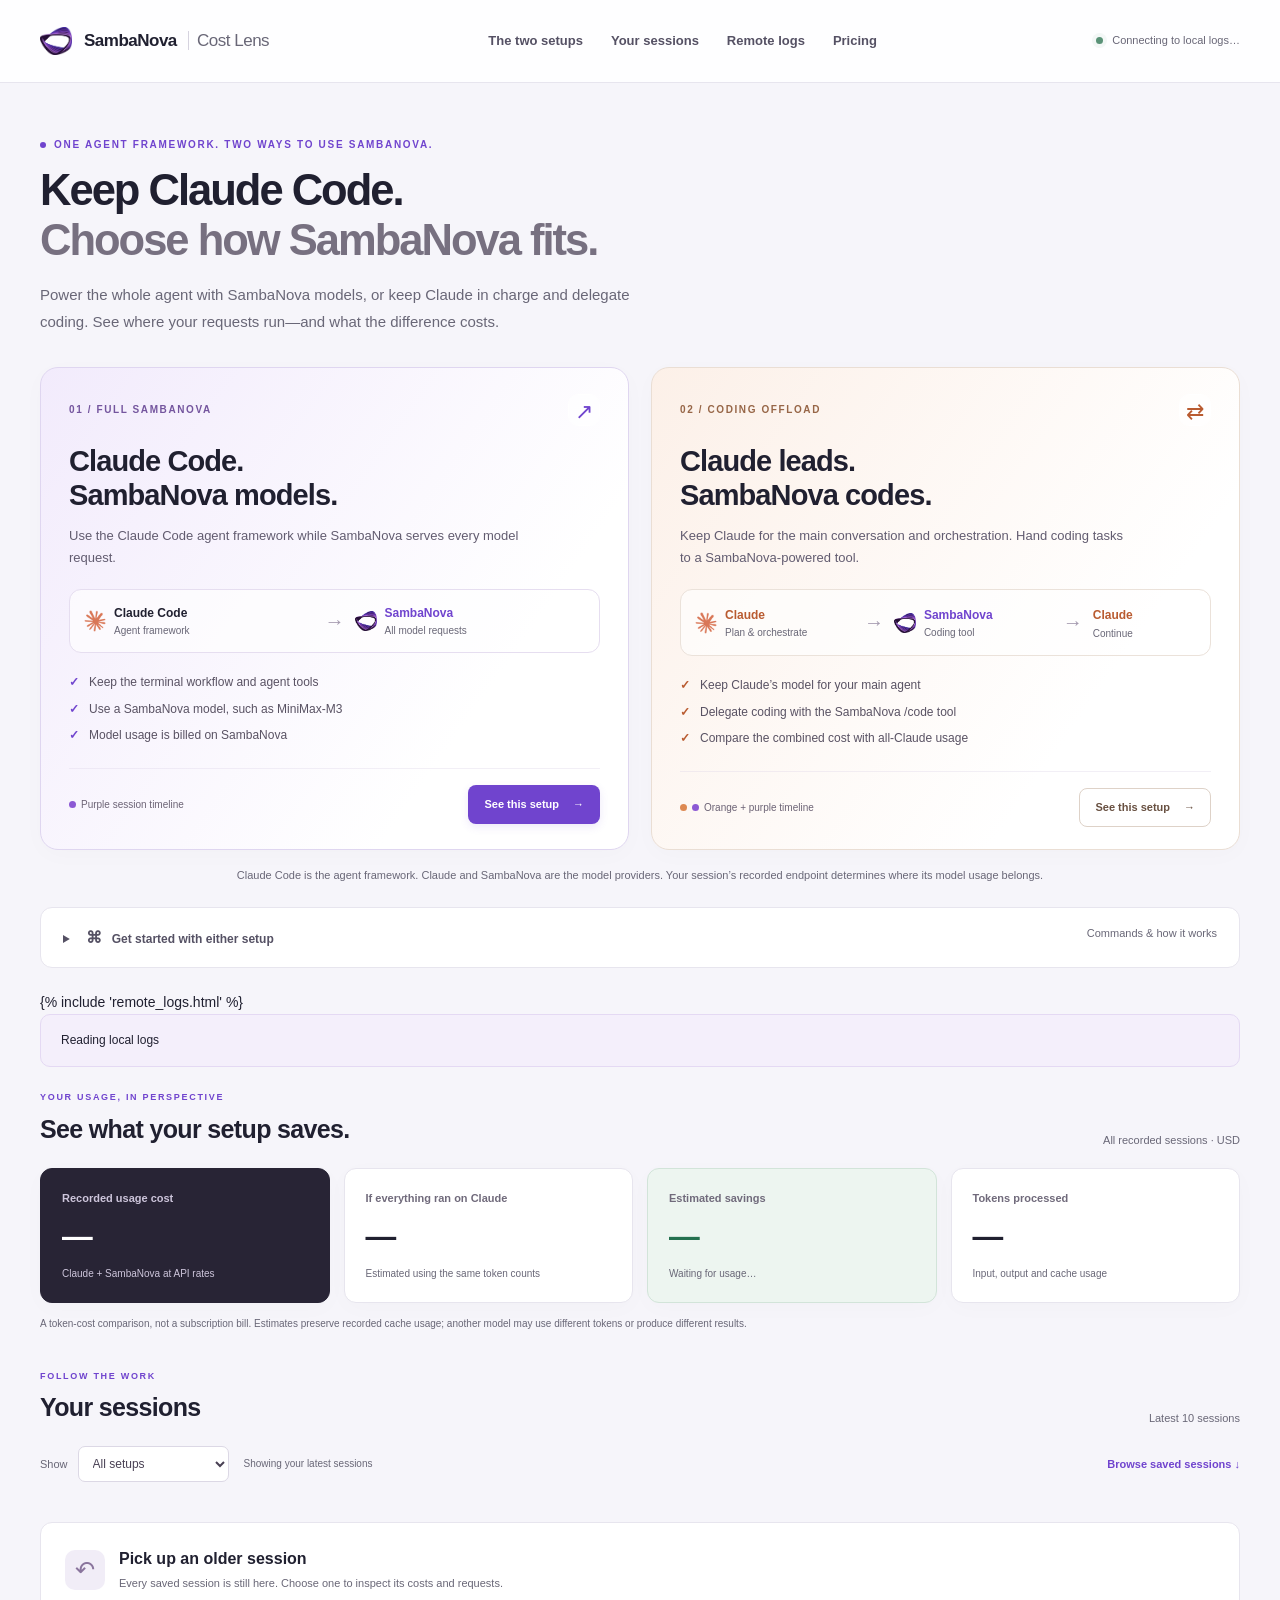
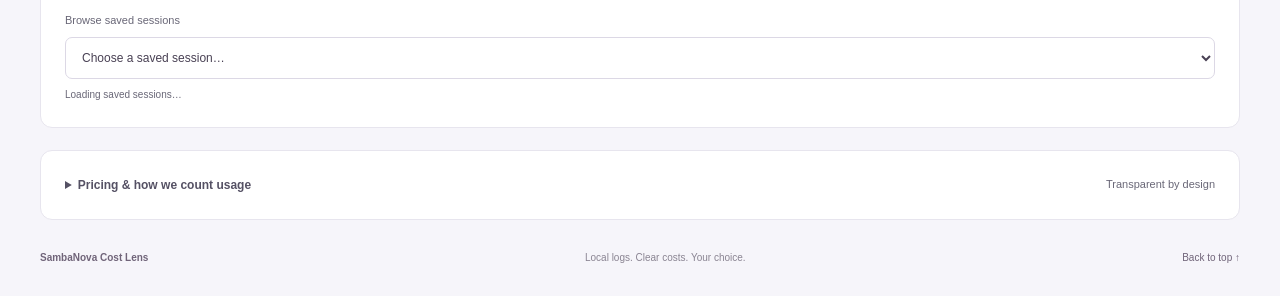
==== commit 1f52dfcc: "Add remote log export and VM import guide" ====
--- a/templates/index.html
+++ b/templates/index.html
@@ -12,7 +12,7 @@
   <a class="skip-link" href="#sessionsSection">Skip to sessions</a>
   <header class="topbar"><div class="nav-inner">
     <a class="app-brand" href="#"><img src="/static/sambanova-icon.png" alt="" width="32" height="32"><span>SambaNova <b>Cost Lens</b></span></a>
-    <nav aria-label="Main navigation"><a href="#options">The two setups</a><a href="#sessionsSection">Your sessions</a><a href="#pricing">Pricing</a></nav>
+    <nav aria-label="Main navigation"><a href="#options">The two setups</a><a href="#sessionsSection">Your sessions</a><a href="#remoteLogs">Remote logs</a><a href="#pricing">Pricing</a></nav>
     <div class="status"><span class="pulse" aria-hidden="true"></span><span id="updated" role="status">Connecting to local logs…</span></div>
   </div></header>
   <main class="shell">
@@ -59,7 +59,10 @@
       </div>
     </details>
 
+    {% include 'remote_logs.html' %}
+
     <section class="overview" aria-labelledby="overviewTitle">
+      <p id="logSource" class="source-notice" role="status">Reading local logs</p>
       <div class="section-heading"><div><p class="eyebrow">YOUR USAGE, IN PERSPECTIVE</p><h2 id="overviewTitle">See what your setup saves.</h2></div><span class="scope-label">All recorded sessions · USD</span></div>
       <div class="scoreboard">
         <article class="actual-score"><span>Recorded usage cost</span><strong id="hybridCost">—</strong><small>Claude + SambaNova at API rates</small></article>
--- a/static/styles.css
+++ b/static/styles.css
@@ -75,7 +75,20 @@
 .secondary { background: #fff; color: #685041; border-color: #ded2c8; }
 .secondary:hover { background: #fbf3ed; }
 .options-caption { font-size: 11px; color: var(--muted); text-align: center; margin: 17px 25px 23px; }
-.setup-guide { background: #fff; border: 1px solid var(--line); border-radius: 12px; margin-bottom: 42px; }
+.setup-guide { background: #fff; border: 1px solid var(--line); border-radius: 12px; margin-bottom: 24px; }
+.remote-guide { scroll-margin-top: 24px; }
+.remote-guide pre { white-space: pre-wrap; overflow-wrap: anywhere; }
+.remote-intro { display: grid; grid-template-columns: 1fr 1fr; gap: 24px; align-items: center; }
+.remote-intro h2 { font-size: 26px; margin: 10px 0; }
+.remote-intro p, .remote-step-copy p, .remote-note p { font-size: 13px; line-height: 1.7; }
+.transfer-flow { display: flex; flex-wrap: wrap; justify-content: center; align-items: center; gap: 12px; padding: 30px 16px; border-radius: 12px; background: #f4effb; color: #67439c; }
+.transfer-flow b { font-size: 13px; }.transfer-flow small { flex-basis: 100%; text-align: center; font-size: 11px; margin-top: 8px; }
+.remote-steps { list-style: none; padding: 0; margin: 24px 0; }
+.remote-steps > li { display: grid; grid-template-columns: .8fr 1.2fr; gap: 28px; padding: 24px 0; border-top: 1px solid var(--line); align-items: start; }
+.remote-step-copy { min-width: 0; }.remote-step-copy h3 { margin: 8px 0; font-size: 18px; }.remote-step-copy code { overflow-wrap: anywhere; }
+.remote-note, .source-notice { background: #f4effb; border: 1px solid #e4d9f3; padding: 16px 20px; border-radius: 10px; font-size: 12px; line-height: 1.6; }
+.remote-note { margin-top: 24px; }.remote-note p { margin: 6px 0 0; }.source-notice { overflow-wrap: anywhere; margin-bottom: 24px; }
+@media (max-width: 850px) { .remote-intro, .remote-steps > li { grid-template-columns: 1fr; }.remote-steps > li { gap: 12px; } }
 summary { font-size: 12px; font-weight: 650; color: #555164; line-height: 1.7; }
 .setup-guide > summary { padding: 16px 22px; }
 .summary-hint { float: right; color: var(--muted); font-size: 11px; font-weight: 400; }
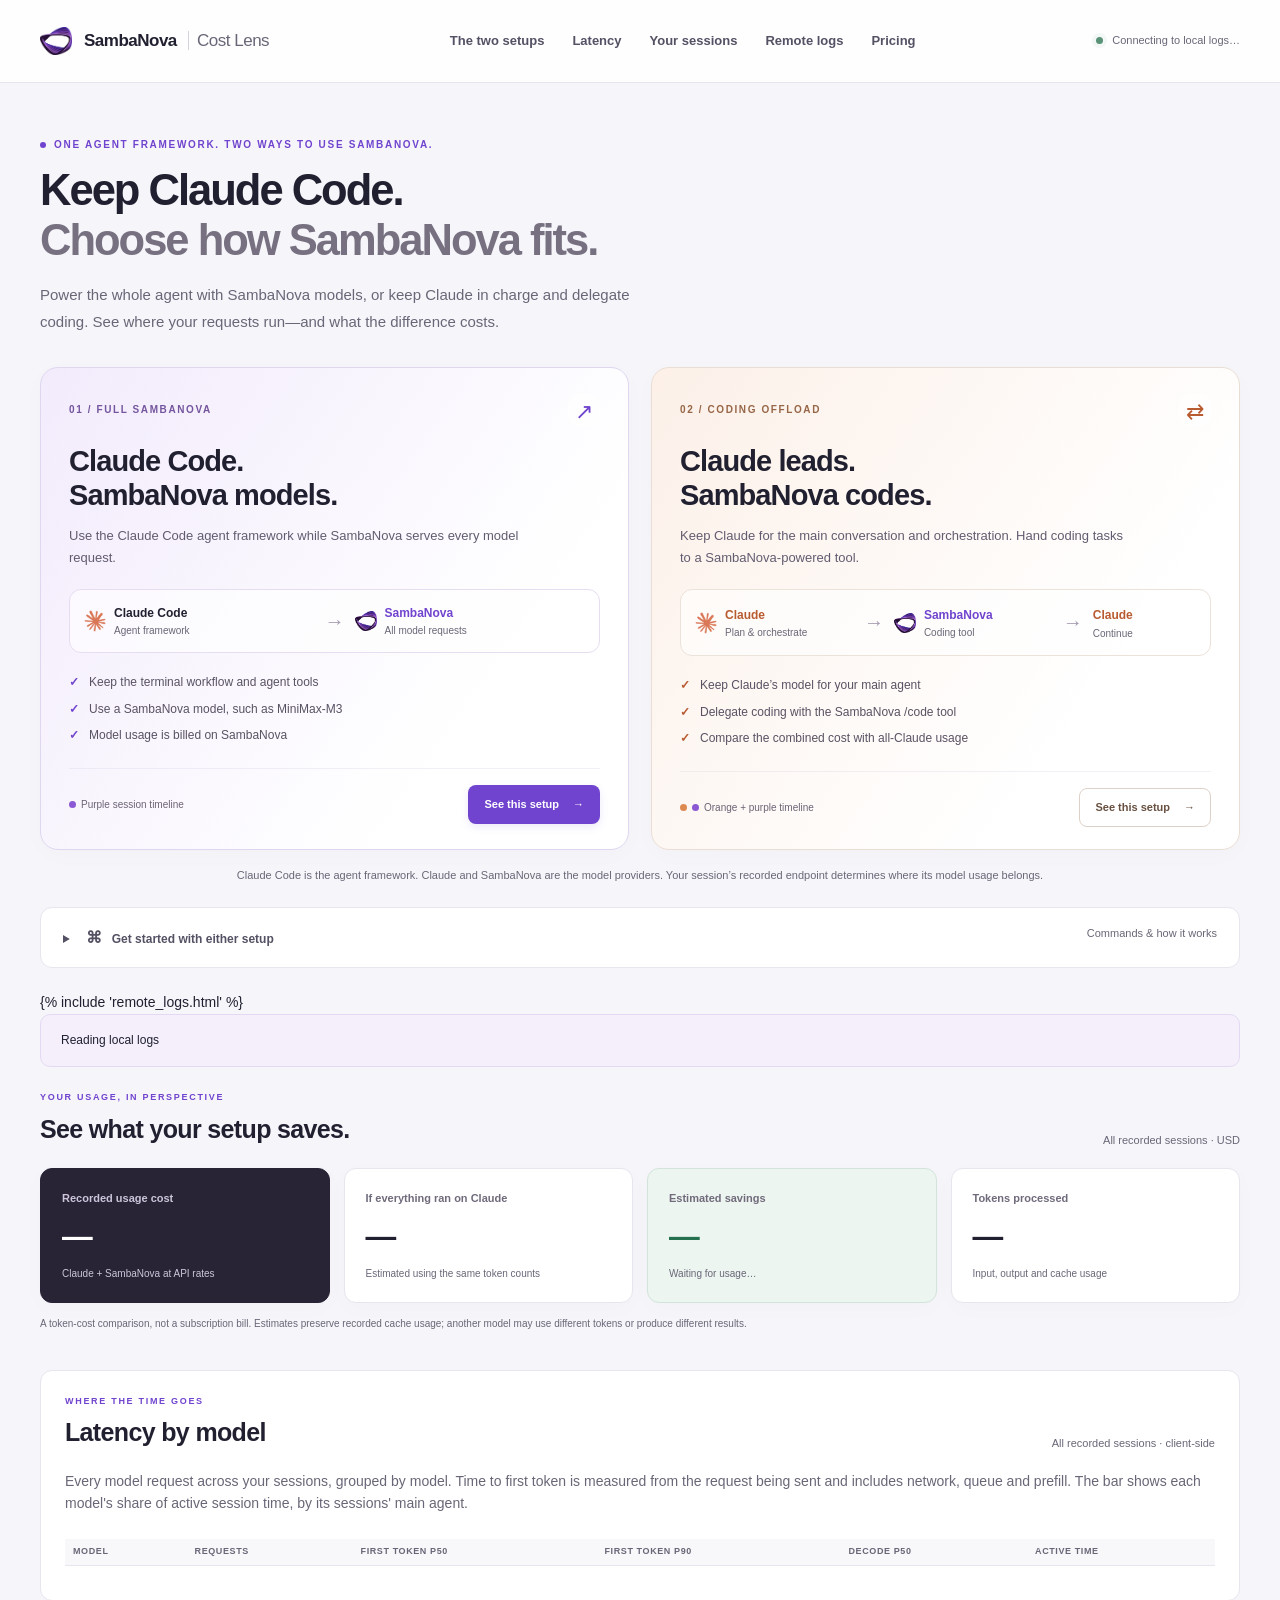
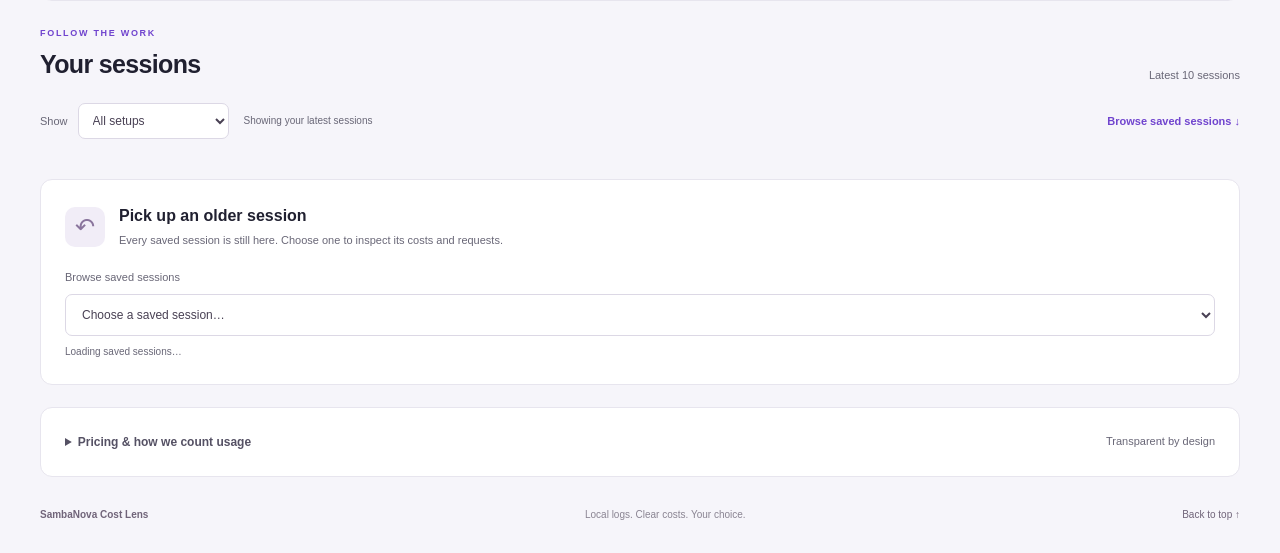
==== commit 7c4fc44f: "Add per-session latency breakdown and side-request cost Split each session's wall-clock time into fi" ====
--- a/templates/index.html
+++ b/templates/index.html
@@ -12,7 +12,7 @@
   <a class="skip-link" href="#sessionsSection">Skip to sessions</a>
   <header class="topbar"><div class="nav-inner">
     <a class="app-brand" href="#"><img src="/static/sambanova-icon.png" alt="" width="32" height="32"><span>SambaNova <b>Cost Lens</b></span></a>
-    <nav aria-label="Main navigation"><a href="#options">The two setups</a><a href="#sessionsSection">Your sessions</a><a href="#remoteLogs">Remote logs</a><a href="#pricing">Pricing</a></nav>
+    <nav aria-label="Main navigation"><a href="#options">The two setups</a><a href="#latency">Latency</a><a href="#sessionsSection">Your sessions</a><a href="#remoteLogs">Remote logs</a><a href="#pricing">Pricing</a></nav>
     <div class="status"><span class="pulse" aria-hidden="true"></span><span id="updated" role="status">Connecting to local logs…</span></div>
   </div></header>
   <main class="shell">
@@ -73,6 +73,12 @@
       <p class="accounting-caption">A token-cost comparison, not a subscription bill. Estimates preserve recorded cache usage; another model may use different tokens or produce different results.</p>
     </section>
 
+    <section id="latency" class="panel latency-panel" aria-labelledby="latencyTitle">
+      <div class="section-heading"><div><p class="eyebrow">WHERE THE TIME GOES</p><h2 id="latencyTitle">Latency by model</h2></div><span class="scope-label">All recorded sessions · client-side</span></div>
+      <p class="subtle">Every model request across your sessions, grouped by model. Time to first token is measured from the request being sent and includes network, queue and prefill. The bar shows each model's share of active session time, by its sessions' main agent.</p>
+      <div class="table-scroll"><table class="latency-table"><thead><tr><th scope="col">Model</th><th scope="col">Requests</th><th scope="col">First token p50</th><th scope="col">First token p90</th><th scope="col">Decode p50</th><th scope="col">Active time</th></tr></thead><tbody id="latencyRows"></tbody></table></div>
+    </section>
+
     <section id="sessionsSection" class="sessions-section" aria-labelledby="sessionsTitle">
       <div class="section-heading"><div><p class="eyebrow">FOLLOW THE WORK</p><h2 id="sessionsTitle">Your sessions</h2></div><span class="scope-label" id="sessionCount">Latest 10 sessions</span></div>
       <div class="session-toolbar"><div class="filter-group"><label for="sessionFilter">Show</label><select id="sessionFilter"><option value="all">All setups</option><option value="direct">Full SambaNova</option><option value="hybrid">Coding offload</option><option value="claude">Claude only</option><option value="mixed">Mixed providers</option></select></div><span id="filterStatus" role="status">Showing your latest sessions</span><a href="#sessionArchive" class="text-link">Browse saved sessions <span aria-hidden="true">↓</span></a></div>
--- a/static/styles.css
+++ b/static/styles.css
@@ -289,4 +289,37 @@
   .activity-list { max-height: 360px; }.panel { padding: 18px; }.archive-heading { align-items: flex-start; }.archive-heading p { font-size: 10px; }
   footer { flex-wrap: wrap; gap: 10px; }footer > span:nth-child(2) { order: 3; width: 100%; }
 }
+.unlogged-note { border: 1px solid #ecd9b8; background: #fdf7ec; border-radius: 10px; padding: 10px 14px; margin: 12px 0; display: grid; gap: 3px; }
+.unlogged-note b { font-size: 12px; font-weight: 650; color: #8a5a12; }.unlogged-note span { font-size: 10px; color: var(--muted); line-height: 1.6; }
+/* Latency breakdown */
+.lat-first_token { background: #d9a03f; }.lat-generation { background: #8c59d4; }.lat-tool { background: #3f8f70; }
+.lat-approval { background: #d0567c; }.lat-overhead { background: #9a9fae; }
+.latency-box { margin: 18px 0 14px; padding-top: 16px; border-top: 1px solid var(--line); }
+.latency-legend { display: flex; flex-wrap: wrap; gap: 8px 20px; font-size: 10px; margin-bottom: 8px; }
+.latency-legend > span { display: flex; align-items: center; gap: 6px; cursor: help; }
+.latency-legend b { font-weight: 650; }.latency-legend small { font-size: 9px; }
+.lat-dot { width: 7px; height: 7px; border-radius: 2px; display: inline-block; }
+.latency-track { height: 13px; background: #f1eef6; border-radius: 4px; overflow: hidden; display: flex; position: relative; }
+.latency-track > span { height: 100%; }
+.latency-stats { display: grid; grid-template-columns: repeat(5, minmax(0, 1fr)); gap: 10px; margin: 14px 0 6px; }
+.latency-stats > div { border: 1px solid var(--line); border-radius: 10px; padding: 9px 11px; display: grid; gap: 2px; min-width: 0; }
+.latency-stats span { font-size: 9px; color: var(--muted); text-transform: uppercase; letter-spacing: .8px; }
+.latency-stats b { font-size: 15px; font-weight: 650; overflow-wrap: anywhere; }
+.latency-stats small { font-size: 9px; overflow-wrap: anywhere; }
+.latency-agents { margin-top: 12px; display: grid; gap: 8px; }
+.latency-agents h4 { font-size: 10px; margin: 0; font-weight: 600; color: var(--muted); }
+.latency-agent { display: grid; grid-template-columns: minmax(0, 1fr) minmax(0, 1.2fr); gap: 12px; align-items: center; }
+.latency-agent b { font-size: 11px; font-weight: 600; display: block; overflow-wrap: anywhere; }.latency-agent small { font-size: 9px; }
+.latency-table { width: 100%; border-collapse: collapse; font-size: 11px; margin: 10px 0; }
+.latency-table th, .latency-table td { text-align: left; padding: 6px 8px; border-bottom: 1px solid var(--line); vertical-align: middle; white-space: nowrap; }
+.latency-table thead th { font-size: 9px; color: var(--muted); font-weight: 600; text-transform: uppercase; letter-spacing: .6px; }
+.latency-table tbody th { font-weight: 600; background: transparent; }
+.latency-requests { max-height: 320px; overflow: auto; }
+.latency-panel { margin: 26px 0; }
+.latency-share { min-width: 220px; white-space: normal !important; }.latency-share small { font-size: 9px; display: block; margin-top: 4px; }
+.provider-chip { font-size: 9px; font-weight: 650; border-radius: 99px; padding: 2px 7px; margin-right: 7px; }
+.provider-chip.sambanova { background: var(--purple-light); color: var(--samba); }
+.provider-chip.claude { background: var(--orange-light); color: var(--claude); }
+.provider-chip.unknown { background: #eeedf2; color: var(--muted); }
+@media (max-width: 850px) { .latency-stats { grid-template-columns: repeat(2, minmax(0, 1fr)); }.latency-agent { grid-template-columns: 1fr; gap: 4px; } }
 @media (prefers-reduced-motion: reduce) { html { scroll-behavior: auto; }button { transition: none; } }
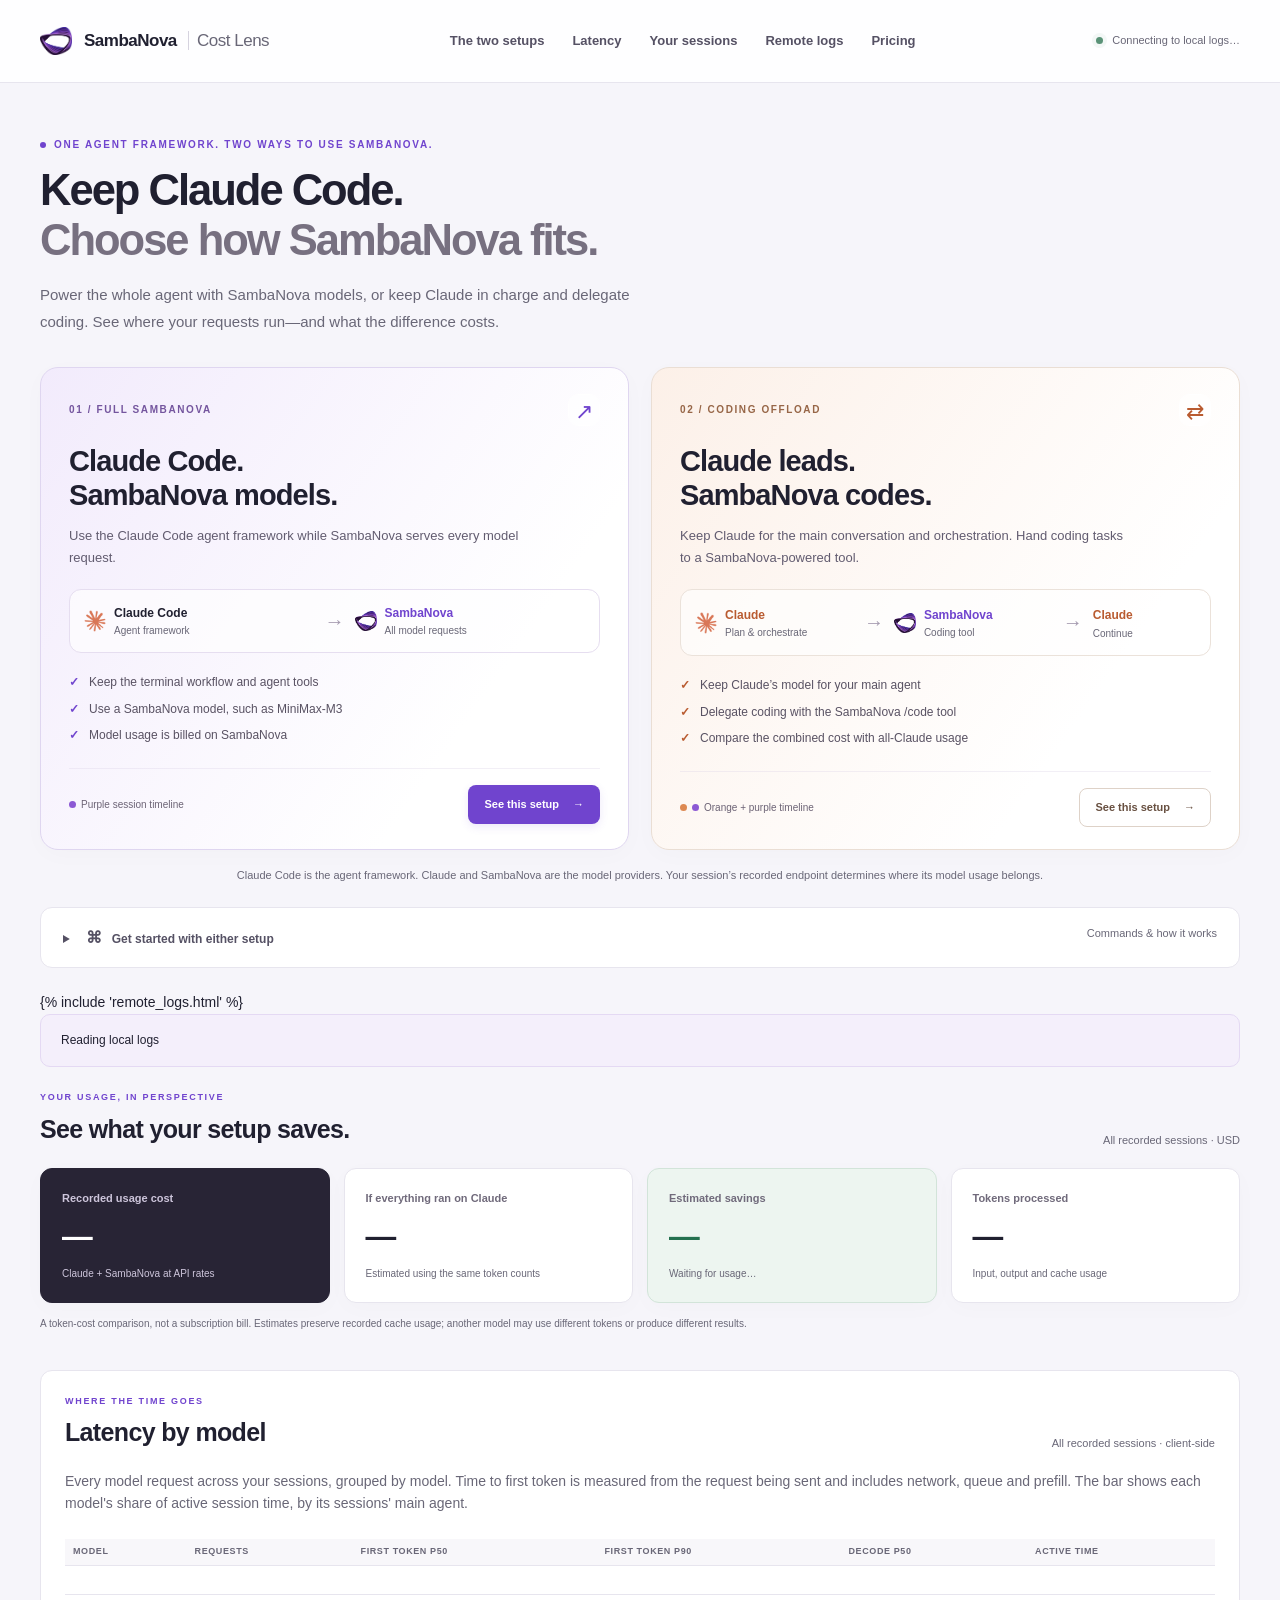
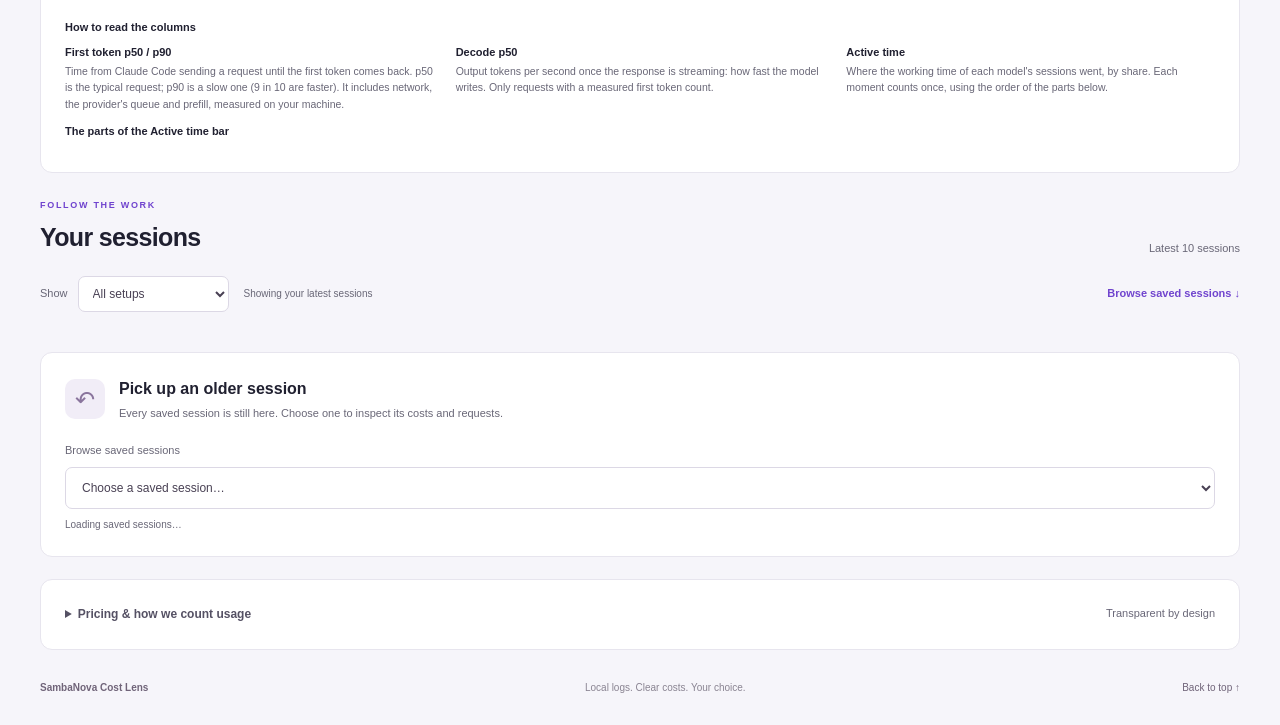
==== commit c4017313: "Explain each part of the latency-by-model breakdown Show every part's share under each model's bar w" ====
--- a/templates/index.html
+++ b/templates/index.html
@@ -76,7 +76,17 @@
     <section id="latency" class="panel latency-panel" aria-labelledby="latencyTitle">
       <div class="section-heading"><div><p class="eyebrow">WHERE THE TIME GOES</p><h2 id="latencyTitle">Latency by model</h2></div><span class="scope-label">All recorded sessions · client-side</span></div>
       <p class="subtle">Every model request across your sessions, grouped by model. Time to first token is measured from the request being sent and includes network, queue and prefill. The bar shows each model's share of active session time, by its sessions' main agent.</p>
-      <div class="table-scroll"><table class="latency-table"><thead><tr><th scope="col">Model</th><th scope="col">Requests</th><th scope="col">First token p50</th><th scope="col">First token p90</th><th scope="col">Decode p50</th><th scope="col">Active time</th></tr></thead><tbody id="latencyRows"></tbody></table></div>
+      <div class="table-scroll"><table class="latency-table"><thead><tr><th scope="col">Model</th><th scope="col">Requests</th><th scope="col" title="Median time from sending a request to receiving the first token">First token p50</th><th scope="col" title="90% of requests got their first token within this time">First token p90</th><th scope="col" title="Median output tokens per second while the response was streaming">Decode p50</th><th scope="col" title="Share of working time in each part, for sessions where this model ran the main agent">Active time</th></tr></thead><tbody id="latencyRows"></tbody></table></div>
+      <div class="latency-key">
+        <h3>How to read the columns</h3>
+        <dl>
+          <div><dt>First token p50 / p90</dt><dd>Time from Claude Code sending a request until the first token comes back. p50 is the typical request; p90 is a slow one (9 in 10 are faster). It includes network, the provider's queue and prefill, measured on your machine.</dd></div>
+          <div><dt>Decode p50</dt><dd>Output tokens per second once the response is streaming: how fast the model writes. Only requests with a measured first token count.</dd></div>
+          <div><dt>Active time</dt><dd>Where the working time of each model's sessions went, by share. Each moment counts once, using the order of the parts below.</dd></div>
+        </dl>
+        <h3>The parts of the Active time bar</h3>
+        <dl id="latencyLegend"></dl>
+      </div>
     </section>
 
     <section id="sessionsSection" class="sessions-section" aria-labelledby="sessionsTitle">
--- a/static/styles.css
+++ b/static/styles.css
@@ -306,6 +306,36 @@
 .latency-stats span { font-size: 9px; color: var(--muted); text-transform: uppercase; letter-spacing: .8px; }
 .latency-stats b { font-size: 15px; font-weight: 650; overflow-wrap: anywhere; }
 .latency-stats small { font-size: 9px; overflow-wrap: anywhere; }
+.timeline-plot { margin: 4px 0 16px; }
+.tl-head { display: flex; flex-wrap: wrap; align-items: center; gap: 8px 16px; margin-bottom: 8px; font-size: 10px; }
+.tl-head > b { font-size: 11px; font-weight: 600; }
+.tl-head label { display: flex; align-items: center; gap: 6px; color: var(--muted); }
+.tl-head select { font-size: 10px; padding: 2px 6px; border: 1px solid var(--line); border-radius: 6px; background: #fff; }
+.live-badge { display: inline-flex; align-items: center; gap: 6px; color: var(--win); font-weight: 650; }
+.live-badge i { width: 7px; height: 7px; border-radius: 50%; background: var(--win); animation: tl-pulse 1.6s ease-in-out infinite; }
+@keyframes tl-pulse { 50% { opacity: .35; } }
+.tl-body { display: grid; gap: 5px; }
+.tl-lane { display: grid; grid-template-columns: 170px minmax(0, 1fr); gap: 10px; align-items: center; }
+.tl-label { font-size: 10px; color: #4d4a5a; white-space: nowrap; overflow: hidden; text-overflow: ellipsis; display: flex; gap: 6px; align-items: baseline; }
+.tl-now-state { font-style: normal; font-size: 9px; font-weight: 650; }
+.lat-text-first_token { color: #a8741c; }.lat-text-generation { color: #7044ce; }.lat-text-tool { color: #2f7a5d; }.lat-text-approval { color: #b23f63; }.lat-text-overhead { color: #6d7282; }.lat-text-idle { color: var(--muted); }
+.tl-track { position: relative; height: 18px; background: #f4f2f8; border-radius: 4px; overflow: hidden; }
+.tl-seg { position: absolute; top: 0; bottom: 0; }
+.tl-seg.lat-idle { background: transparent; }
+.tl-axis { position: relative; height: 14px; }
+.tl-gap { position: absolute; top: 0; height: 12px; font-size: 8px; color: var(--muted); text-align: center; overflow: hidden; white-space: nowrap;
+  background: repeating-linear-gradient(135deg, #ebe8f1 0 3px, transparent 3px 6px); border-radius: 3px; line-height: 12px; }
+.tl-now { position: absolute; right: 0; top: -4px; width: 2px; height: 16px; background: var(--win); }
+.tl-times { padding-left: 180px; }
+@media (max-width: 850px) { .tl-lane { grid-template-columns: 90px minmax(0, 1fr); }.tl-times { padding-left: 100px; } }
+@media (prefers-reduced-motion: reduce) { .live-badge i { animation: none; } }
+.server-split { border: 1px dashed #d8d2e4; border-radius: 10px; padding: 9px 12px; margin: 8px 0; display: grid; gap: 6px; }
+.server-split > b { font-size: 11px; font-weight: 600; }.server-split > span, .server-split > small { font-size: 10px; color: var(--muted); line-height: 1.6; }
+.server-split code { font-size: 9.5px; background: #f3f1f7; padding: 1px 4px; border-radius: 4px; overflow-wrap: anywhere; }
+.server-off { border-style: dotted; }
+.server-cells { display: grid; grid-template-columns: repeat(7, minmax(0, 1fr)); gap: 8px; }
+.server-cells > div { display: grid; gap: 1px; cursor: help; min-width: 0; }.server-cells span { font-size: 9px; color: var(--muted); }.server-cells b { font-size: 13px; font-weight: 650; }
+@media (max-width: 850px) { .server-cells { grid-template-columns: repeat(2, minmax(0, 1fr)); } }
 .latency-agents { margin-top: 12px; display: grid; gap: 8px; }
 .latency-agents h4 { font-size: 10px; margin: 0; font-weight: 600; color: var(--muted); }
 .latency-agent { display: grid; grid-template-columns: minmax(0, 1fr) minmax(0, 1.2fr); gap: 12px; align-items: center; }
@@ -316,6 +346,13 @@
 .latency-table tbody th { font-weight: 600; background: transparent; }
 .latency-requests { max-height: 320px; overflow: auto; }
 .latency-panel { margin: 26px 0; }
+.latency-key { margin-top: 18px; border-top: 1px solid var(--line); padding-top: 14px; }
+.latency-key h3 { font-size: 11px; font-weight: 600; margin: 10px 0 8px; }
+.latency-key dl { display: grid; grid-template-columns: repeat(auto-fit, minmax(240px, 1fr)); gap: 10px 22px; margin: 0; }
+.latency-key dt { font-size: 11px; font-weight: 600; display: flex; align-items: center; gap: 6px; }
+.latency-key dd { margin: 2px 0 0; font-size: 10.5px; color: var(--muted); line-height: 1.6; }
+.lat-idle-key { background: #f1eef6; border: 1px solid #ddd8e6; }
+.share-item { display: inline-flex; align-items: center; gap: 4px; margin-right: 10px; white-space: nowrap; }
 .latency-share { min-width: 220px; white-space: normal !important; }.latency-share small { font-size: 9px; display: block; margin-top: 4px; }
 .provider-chip { font-size: 9px; font-weight: 650; border-radius: 99px; padding: 2px 7px; margin-right: 7px; }
 .provider-chip.sambanova { background: var(--purple-light); color: var(--samba); }
